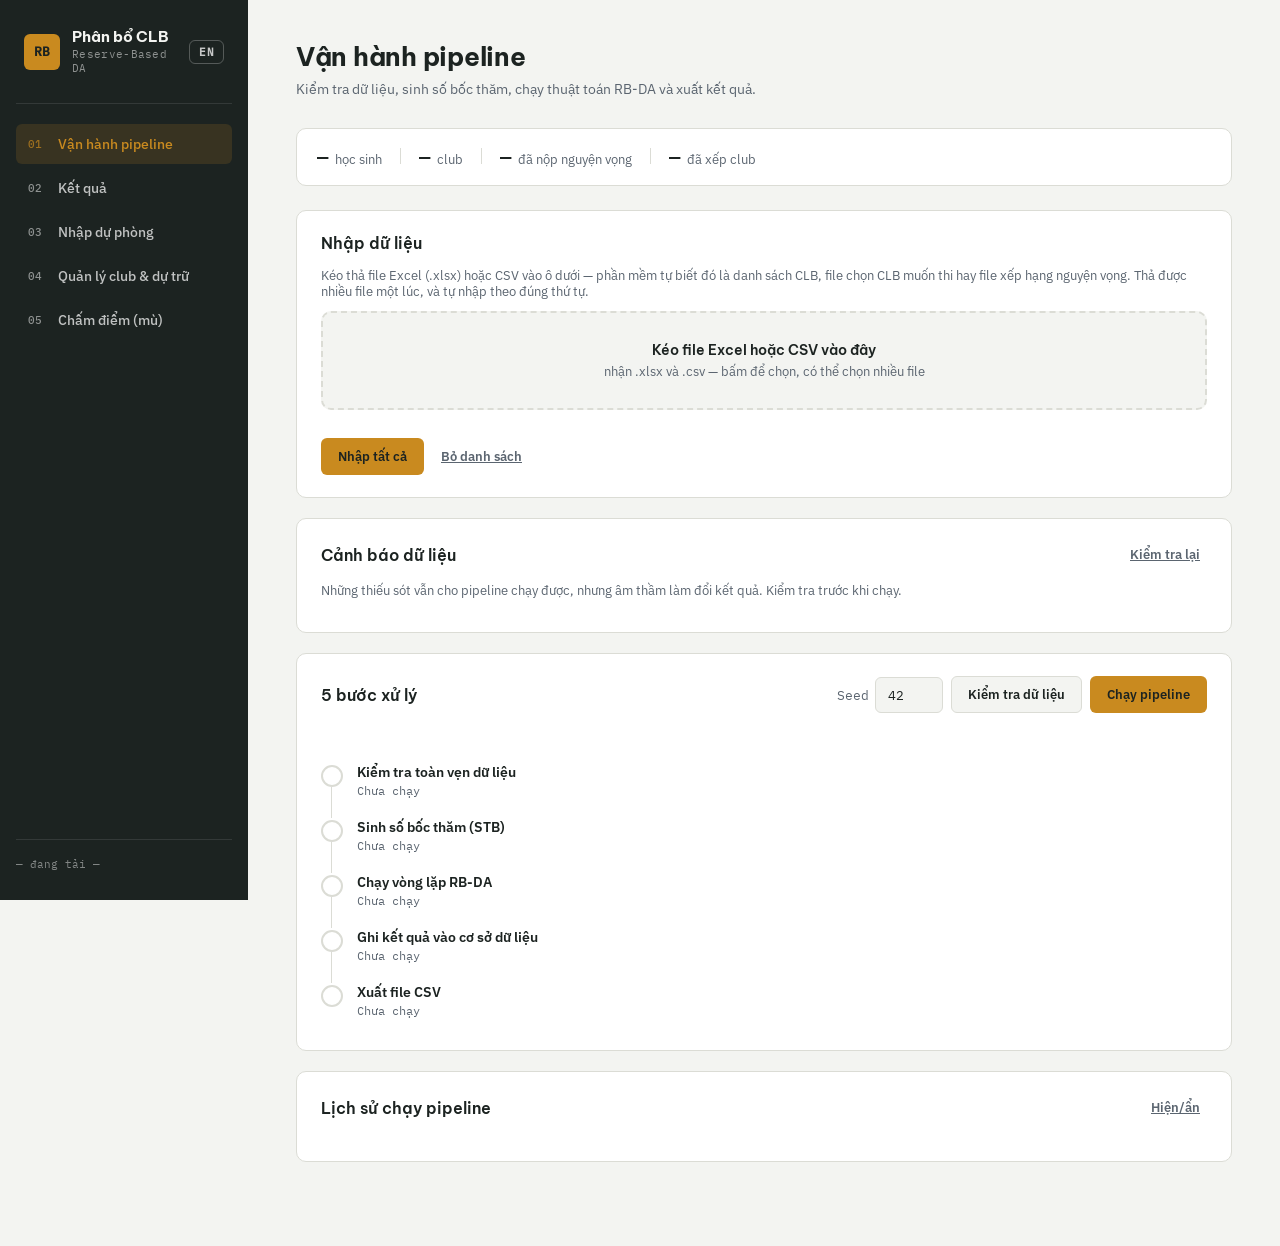
==== rbda-kiosk/index.html @ 5b49f6a2 "Give the app a way back to an empty database Importing a file adds students and never removes them, " ====
<!DOCTYPE html>
<html lang="vi">
<head>
<meta charset="UTF-8">
<meta name="viewport" content="width=device-width, initial-scale=1.0">
<title data-i18n="page_title">Phân bổ Câu lạc bộ — RB-DA</title>
<link rel="icon" type="image/png" href="logo.png">
<link rel="shortcut icon" type="image/x-icon" href="logo.ico">
<link rel="stylesheet" href="assets/fonts/fonts.css">
<link rel="stylesheet" href="style.css">
</head>
<body>

<div class="app-shell">

  <!-- ===================== SIDEBAR ===================== -->
  <nav class="sidebar">
    <div class="brand">
      <span class="brand-mark">RB</span>
      <div class="brand-text">
        <div class="brand-title" data-i18n="brand_title">Phân bổ CLB</div>
        <div class="brand-sub" data-i18n="brand_sub">Reserve-Based DA</div>
      </div>
      <button type="button" class="lang-toggle" id="btnLangToggle" data-i18n="lang_toggle_label">EN</button>
    </div>

    <div class="nav-group">
      <button class="nav-item is-active" data-tab="pipeline">
        <span class="nav-icon">01</span> <span data-i18n="nav_pipeline">Vận hành pipeline</span>
      </button>
      <button class="nav-item" data-tab="results">
        <span class="nav-icon">02</span> <span data-i18n="nav_results">Kết quả</span>
      </button>
      <button class="nav-item" data-tab="fallback">
        <span class="nav-icon">03</span> <span data-i18n="nav_fallback">Nhập dự phòng</span>
      </button>
      <button class="nav-item" data-tab="admin">
        <span class="nav-icon">04</span> <span data-i18n="nav_admin">Quản lý club &amp; dự trữ</span>
      </button>
      <button class="nav-item" data-tab="scoring">
        <span class="nav-icon">05</span> <span data-i18n="nav_scoring">Chấm điểm (mù)</span>
      </button>
    </div>

    <div class="sidebar-footer">
      <div id="dbStatusLine" class="db-status" data-i18n="db_status_loading">— đang tải —</div>
      <div id="lastRunLine" class="db-status db-status-sub"></div>
      <div id="cheDoHienThi" class="db-status db-status-sub"></div>
    </div>
  </nav>

  <!-- ===================== MAIN ===================== -->
  <main class="main">

    <div class="toast-stack" id="toastStack"></div>

    <!-- ---------- TAB 1: PIPELINE ---------- -->
    <section class="view is-active" id="view-pipeline">
      <header class="view-header">
        <h1 data-i18n="pipeline_title">Vận hành pipeline</h1>
        <p class="view-desc" data-i18n="pipeline_desc">Kiểm tra dữ liệu, sinh số bốc thăm, chạy thuật toán RB-DA và xuất kết quả.</p>
      </header>

      <div class="status-strip" id="statusStrip">
        <div class="strip-item"><span class="strip-num" id="statStudents">—</span><span class="strip-label" data-i18n="label_students">học sinh</span></div>
        <div class="strip-div"></div>
        <div class="strip-item"><span class="strip-num" id="statClubs">—</span><span class="strip-label" data-i18n="label_clubs">club</span></div>
        <div class="strip-div"></div>
        <div class="strip-item"><span class="strip-num" id="statPrefs">—</span><span class="strip-label" data-i18n="label_submitted_prefs">đã nộp nguyện vọng</span></div>
        <div class="strip-div"></div>
        <div class="strip-item"><span class="strip-num" id="statMatched">—</span><span class="strip-label" data-i18n="label_matched">đã xếp club</span></div>
      </div>

      <div class="panel">
        <div class="panel-head">
          <h2 data-i18n="import_panel_title">Nhập dữ liệu</h2>
        </div>
        <p class="hint-text" data-i18n="import_hint">
          Kéo thả file Excel (.xlsx) hoặc CSV vào ô dưới — phần mềm tự biết đó là danh sách CLB,
          file chọn CLB muốn thi hay file xếp hạng nguyện vọng. Thả được nhiều
          file một lúc, và tự nhập theo đúng thứ tự.
        </p>

        <div class="drop-zone" id="dropZone" tabindex="0" role="button"
             aria-describedby="dropZoneHint">
          <input type="file" id="fileAny" accept=".csv,.xlsx,.xlsm" multiple hidden>
          <div class="drop-zone-main" data-i18n="drop_zone_main">Kéo file Excel hoặc CSV vào đây</div>
          <div class="drop-zone-sub" id="dropZoneHint" data-i18n="drop_zone_sub">nhận .xlsx và .csv — bấm để chọn, có thể chọn nhiều file</div>
        </div>

        <div class="import-queue" id="importQueue" hidden></div>

        <div class="import-actions" id="importActions" hidden>
          <button class="btn btn-primary" id="btnImportAll" data-i18n="btn_import_all">Nhập tất cả</button>
          <button class="btn btn-ghost" id="btnClearQueue" data-i18n="btn_clear_queue">Bỏ danh sách</button>
          <span class="save-feedback" id="feedbackImportAll"></span>
        </div>

        <div class="import-warnings" id="importWarnings" hidden></div>
      </div>

      <div class="panel">
        <div class="panel-head">
          <h2 data-i18n="health_panel_title">Cảnh báo dữ liệu</h2>
          <div class="panel-actions">
            <button class="btn btn-ghost" id="btnHealthRecheck" data-i18n="btn_health_recheck">Kiểm tra lại</button>
          </div>
        </div>
        <p class="hint-text" data-i18n="health_panel_hint">
          Những thiếu sót vẫn cho pipeline chạy được, nhưng âm thầm làm đổi kết quả. Kiểm tra trước khi chạy.
        </p>
        <div id="healthSummary" class="health-summary"></div>
        <div id="healthList" class="health-list"></div>
      </div>

      <div class="panel">
        <div class="panel-head">
          <h2 data-i18n="steps_panel_title">5 bước xử lý</h2>
          <div class="panel-actions">
            <label class="seed-input-wrap">
              <span data-i18n="label_seed">Seed</span>
              <input type="number" id="seedInput" value="42" class="seed-input">
            </label>
            <button class="btn btn-secondary" id="btnValidate" data-i18n="btn_validate">Kiểm tra dữ liệu</button>
            <button class="btn btn-primary" id="btnRun" data-i18n="btn_run_pipeline">Chạy pipeline</button>
          </div>
        </div>

        <div class="stb-lock-line" id="stbLockLine"></div>

        <ol class="stepper" id="stepper">
          <li class="step" data-step="validate">
            <span class="step-dot"></span>
            <div class="step-body">
              <div class="step-title" data-i18n="step_title_validate">Kiểm tra toàn vẹn dữ liệu</div>
              <div class="step-detail" data-i18n="step_not_run_yet">Chưa chạy</div>
            </div>
          </li>
          <li class="step" data-step="stb_lottery">
            <span class="step-dot"></span>
            <div class="step-body">
              <div class="step-title" data-i18n="step_title_stb">Sinh số bốc thăm (STB)</div>
              <div class="step-detail" data-i18n="step_not_run_yet">Chưa chạy</div>
            </div>
          </li>
          <li class="step" data-step="rbda_cascade">
            <span class="step-dot"></span>
            <div class="step-body">
              <div class="step-title" data-i18n="step_title_rbda">Chạy vòng lặp RB-DA</div>
              <div class="step-detail" data-i18n="step_not_run_yet">Chưa chạy</div>
            </div>
          </li>
          <li class="step" data-step="write_results">
            <span class="step-dot"></span>
            <div class="step-body">
              <div class="step-title" data-i18n="step_title_write">Ghi kết quả vào cơ sở dữ liệu</div>
              <div class="step-detail" data-i18n="step_not_run_yet">Chưa chạy</div>
            </div>
          </li>
          <li class="step" data-step="export">
            <span class="step-dot"></span>
            <div class="step-body">
              <div class="step-title" data-i18n="step_title_export">Xuất file CSV</div>
              <div class="step-detail" data-i18n="step_not_run_yet">Chưa chạy</div>
            </div>
          </li>
        </ol>
      </div>

      <div class="panel panel-log" id="logPanel" hidden>
        <div class="panel-head"><h2 data-i18n="error_log_title">Nhật ký lỗi</h2></div>
        <pre class="log-box" id="logBox"></pre>
      </div>

      <div class="panel">
        <div class="panel-head">
          <h2 data-i18n="history_panel_title">Lịch sử chạy pipeline</h2>
          <div class="panel-actions">
            <button class="btn btn-ghost" id="btnToggleHistory" data-i18n="btn_toggle">Hiện/ẩn</button>
          </div>
        </div>
        <table class="data-table" id="historyTable" hidden>
          <thead><tr>
            <th>#</th>
            <th data-i18n="th_time">Thời điểm</th>
            <th data-i18n="th_seed">Seed</th>
            <th data-i18n="th_rounds">Vòng lặp</th>
            <th data-i18n="th_matched_count">Đã xếp</th>
            <th data-i18n="th_total">Tổng</th>
            <th data-i18n="th_redrawn">Bốc thăm lại?</th>
          </tr></thead>
          <tbody id="historyTableBody"></tbody>
        </table>
      </div>
    </section>

    <!-- ---------- TAB 2: KẾT QUẢ ---------- -->
    <section class="view" id="view-results">
      <header class="view-header">
        <h1 data-i18n="results_title">Kết quả phân bổ</h1>
        <p class="view-desc" data-i18n="results_desc">Danh sách học sinh đã được xếp club và tình trạng lấp đầy từng club.</p>
      </header>

      <div class="panel">
        <div class="panel-head">
          <h2 data-i18n="fill_panel_title">Tỉ lệ lấp đầy theo club</h2>
        </div>
        <div id="clubFillList" class="fill-list"></div>
        <div class="fill-legend">
          <span class="legend-dot" style="background:var(--moss)"></span><span data-i18n="legend_general">Tổng quát</span>
          <span class="legend-dot" style="background:var(--gold); margin-left:16px"></span><span data-i18n="legend_reserve">Có suất dự trữ</span>
        </div>
      </div>

      <div class="panel">
        <div class="panel-head">
          <h2 data-i18n="results_list_title">Danh sách xếp club</h2>
          <div class="panel-actions">
            <span id="unmatchedBadge" class="unmatched-badge" hidden></span>
            <input type="text" id="resultsSearch" class="text-input" data-i18n-placeholder="placeholder_results_search" placeholder="Tìm theo mã hoặc tên học sinh…">
            <button class="btn btn-secondary" id="btnExport" data-i18n="btn_export_csv">Xuất CSV</button>
          </div>
        </div>
        <table class="data-table">
          <thead>
            <tr>
              <th data-i18n="th_student_id">Mã học sinh</th>
              <th data-i18n="th_name">Họ tên</th>
              <th data-i18n="th_club">Câu lạc bộ</th>
              <th data-i18n="th_tier">Diện</th>
              <th data-i18n="th_pref_rank">Nguyện vọng</th>
            </tr>
          </thead>
          <tbody id="resultsTableBody"></tbody>
        </table>
        <div id="resultsEmptyState" class="empty-state" hidden data-i18n="results_empty_state">
          Chưa có kết quả — chạy pipeline ở tab "Vận hành pipeline" trước.
        </div>
      </div>
    </section>

    <!-- ---------- TAB 3: NHẬP DỰ PHÒNG (KIOSK) ---------- -->
    <section class="view" id="view-fallback">
      <header class="view-header">
        <h1 data-i18n="fallback_title">Nhập dự phòng tại kiosk</h1>
        <p class="view-desc" data-i18n="fallback_desc">Dùng khi học sinh không thể nộp qua Microsoft Forms. Hai bước tách biệt — chọn club để thi và xếp hạng nguyện vọng — không ảnh hưởng lẫn nhau.</p>
      </header>

      <div class="panel">
        <div class="panel-head"><h2 data-i18n="fallback_step0_title">Bước 0 — Tìm hoặc tạo học sinh</h2></div>
        <div class="search-row">
          <input type="text" id="studentSearchInput" class="text-input" data-i18n-placeholder="placeholder_fallback_search" placeholder="Nhập mã học sinh hoặc tên…">
          <button class="btn btn-secondary" id="btnStudentSearch" data-i18n="btn_search">Tìm</button>
        </div>
        <div id="studentSearchResults" class="search-results"></div>

        <div class="new-student-row">
          <input type="text" id="newStudentId" class="text-input text-input-sm" data-i18n-placeholder="placeholder_new_student_id" placeholder="Mã học sinh mới">
          <input type="text" id="newStudentName" class="text-input" data-i18n-placeholder="placeholder_full_name" placeholder="Họ tên">
          <button class="btn btn-secondary" id="btnCreateStudent" data-i18n="btn_create_student">Tạo học sinh mới</button>
        </div>
      </div>

      <div class="panel" id="fallbackWorkArea" hidden>
        <div class="panel-head">
          <h2 id="currentStudentLabel">—</h2>
          <div class="panel-actions">
            <button class="btn btn-ghost" id="btnResetStudentEntry" data-i18n="btn_reset_entry">Sửa lại từ đầu</button>
            <button class="btn-icon-danger" id="btnDeleteStudent" data-i18n="btn_delete_student">Xoá học sinh</button>
          </div>
        </div>

        <div class="fallback-steps">
          <div class="fallback-step">
            <h3 data-i18n="fallback_step1_title">Bước 1 — Chọn club muốn thi / xét (tick-box)</h3>
            <div id="testSelectionGrid" class="option-list"></div>
            <button class="btn btn-primary" id="btnSubmitTestSelection" data-i18n="btn_save_test_selection">Lưu lựa chọn thi</button>
            <span class="save-feedback" id="testSelectionFeedback"></span>
          </div>

          <div class="fallback-step">
            <h3 data-i18n="fallback_step2_title">Bước 2 — Xếp hạng nguyện vọng (độc lập, tối đa 10 club)</h3>
            <p class="hint-text" data-i18n="fallback_step2_hint">Bấm chọn club theo thứ tự ưu tiên giảm dần. Có thể xếp hạng club không nằm trong danh sách đã tick ở Bước 1.</p>
            <div id="rankingSourceGrid" class="option-list"></div>
            <div class="ranking-result">
              <div class="ranking-result-label" data-i18n="ranking_current_label">Thứ tự nguyện vọng hiện tại:</div>
              <ol id="rankingList" class="ranking-list"></ol>
              <button class="btn btn-ghost" id="btnClearRanking" data-i18n="btn_clear_all">Xoá hết</button>
            </div>
            <button class="btn btn-primary" id="btnSubmitPreferences" data-i18n="btn_save_preferences">Lưu nguyện vọng</button>
            <span class="save-feedback" id="preferencesFeedback"></span>
          </div>
        </div>
      </div>
    </section>

    <!-- ---------- TAB 4: QUẢN LÝ CLUB & DỰ TRỮ ---------- -->
    <section class="view" id="view-admin">
      <header class="view-header">
        <h1 data-i18n="admin_title">Quản lý club &amp; diện dự trữ</h1>
        <p class="view-desc" data-i18n="admin_desc">Tạo/sửa club và gán diện dự trữ cho học sinh. Tiêu chí dự trữ hoàn toàn do trường tự đặt — hệ thống chỉ so khớp nhãn (reserve_group) giữa club và học sinh, không hardcode logic.</p>
      </header>

      <div class="panel">
        <div class="panel-head"><h2 data-i18n="admin_club_form_title">Thêm / sửa club</h2></div>
        <div class="admin-form-grid">
          <input type="text" id="clubFormId" class="text-input text-input-sm" data-i18n-placeholder="placeholder_club_id" placeholder="Mã club (vd: club_01)">
          <input type="text" id="clubFormName" class="text-input" data-i18n-placeholder="placeholder_club_name" placeholder="Tên club">
          <input type="number" id="clubFormCapacity" class="text-input text-input-sm" data-i18n-placeholder="placeholder_capacity" placeholder="Tổng chỗ" min="1">
          <input type="number" id="clubFormReserveCapacity" class="text-input text-input-sm" data-i18n-placeholder="placeholder_reserve_capacity" placeholder="Suất dự trữ" min="0" value="0">
          <input type="text" id="clubFormReserveGroup" class="text-input text-input-sm" data-i18n-placeholder="placeholder_reserve_group" placeholder="Nhãn dự trữ (bỏ trống nếu không có)" list="reserveGroupOptions">
          <datalist id="reserveGroupOptions"></datalist>
          <button class="btn btn-primary" id="btnSaveClub" data-i18n="btn_save_club">Lưu club</button>
        </div>
        <span class="save-feedback" id="clubFormFeedback"></span>

        <table class="data-table" style="margin-top:18px;">
          <thead><tr>
            <th data-i18n="th_club_id">Mã club</th>
            <th data-i18n="th_name_short">Tên</th>
            <th data-i18n="th_capacity">Tổng chỗ</th>
            <th data-i18n="th_reserve_capacity">Suất dự trữ</th>
            <th data-i18n="th_reserve_group">Nhãn dự trữ</th>
            <th></th>
          </tr></thead>
          <tbody id="adminClubTableBody"></tbody>
        </table>
        <div id="adminClubEmptyState" class="empty-state" hidden data-i18n="admin_club_empty">
          Chưa có club nào — thêm club đầu tiên bằng form ở trên.
        </div>
      </div>

      <div class="panel">
        <div class="panel-head"><h2 data-i18n="admin_reserve_assign_title">Gán diện dự trữ cho học sinh</h2></div>
        <div class="search-row">
          <input type="text" id="adminStudentSearch" class="text-input" data-i18n-placeholder="placeholder_admin_student_search" placeholder="Tìm học sinh theo mã hoặc tên…">
          <input type="text" id="bulkReserveGroupInput" class="text-input text-input-sm" data-i18n-placeholder="placeholder_reserve_group_apply" placeholder="Nhãn dự trữ áp dụng" list="reserveGroupOptions">
          <button class="btn btn-secondary" id="btnBulkAssign" data-i18n="btn_bulk_assign">Gán cho học sinh đã tick</button>
        </div>
        <table class="data-table">
          <thead><tr>
            <th></th>
            <th data-i18n="th_student_id">Mã học sinh</th>
            <th data-i18n="th_name">Họ tên</th>
            <th data-i18n="th_current_reserve_group">Nhãn dự trữ hiện tại</th>
          </tr></thead>
          <tbody id="adminStudentTableBody"></tbody>
        </table>
        <div id="adminStudentEmptyState" class="empty-state" hidden data-i18n="admin_student_empty">
          Chưa có học sinh nào trong hệ thống — thêm qua tab "Nhập dự phòng" hoặc import từ Microsoft Forms.
        </div>
        <div class="pagination-row" id="adminStudentPagination">
          <button class="btn btn-ghost" id="btnAdminPrevPage" data-i18n="btn_prev_page">‹ Trước</button>
          <span class="pagination-label" id="adminPaginationLabel">—</span>
          <button class="btn btn-ghost" id="btnAdminNextPage" data-i18n="btn_next_page">Sau ›</button>
        </div>
      </div>

      <div class="panel">
        <div class="panel-head"><h2 data-i18n="danger_zone_title">Vùng nguy hiểm — xoá dữ liệu để làm lại từ đầu</h2></div>
        <p class="hint-text" data-i18n="danger_zone_desc">
          Nạp file chỉ CỘNG THÊM học sinh, không xoá em cũ. Muốn chạy thử lại từ đầu với bộ dữ liệu khác thì xoá ở đây, nếu không học sinh của lần trước vẫn chiếm suất và làm lệch kết quả.
        </p>
        <p class="hint-text" data-i18n="danger_zone_safety">
          Cả hai nút đều TỰ SAO LƯU app.db trước khi xoá, và đều KHÔNG xoá nhật ký các lần chạy (run_history) — dấu vết kiểm toán được giữ nguyên.
        </p>
        <div class="search-row">
          <button class="btn btn-danger" id="btnResetStudents" data-i18n="btn_reset_students">Xoá toàn bộ học sinh (giữ CLB)</button>
          <button class="btn btn-danger" id="btnResetAll" data-i18n="btn_reset_all">Xoá toàn bộ dữ liệu (cả CLB)</button>
        </div>
      </div>
    </section>

    <!-- ---------- TAB 5: CHẤM ĐIỂM (MÙ) ---------- -->
    <section class="view" id="view-scoring">
      <header class="view-header">
        <h1 data-i18n="scoring_title">Chấm điểm (mù)</h1>
        <p class="view-desc" data-i18n="scoring_desc">Chọn club để chấm. Danh sách chỉ hiện mã học sinh và họ tên — không hiện số bốc thăm hay thứ hạng nguyện vọng, đảm bảo người chấm không thể thiên vị theo ưu tiên đã biết trước.</p>
      </header>

      <div class="panel">
        <div class="panel-head"><h2 data-i18n="scoring_overview_title">Tiến độ theo club</h2></div>
        <table class="data-table">
          <thead><tr>
            <th data-i18n="th_club_id">Mã club</th>
            <th data-i18n="th_name_short">Tên</th>
            <th data-i18n="th_n_applicants">Số học sinh thi/xét</th>
            <th data-i18n="th_n_scored">Đã chấm</th>
            <th></th>
          </tr></thead>
          <tbody id="scoringOverviewBody"></tbody>
        </table>
        <div id="scoringOverviewEmpty" class="empty-state" hidden data-i18n="scoring_overview_empty">
          Chưa có club nào có học sinh đăng ký thi/xét.
        </div>
      </div>

      <div class="panel" id="scoringWorkArea" hidden>
        <div class="panel-head">
          <h2 id="scoringClubLabel">—</h2>
          <div class="panel-actions">
            <button class="btn btn-primary" id="btnSaveScores" data-i18n="btn_save_scores">Lưu điểm</button>
          </div>
        </div>
        <table class="data-table">
          <thead><tr>
            <th data-i18n="th_student_id">Mã học sinh</th>
            <th data-i18n="th_name">Họ tên</th>
            <th data-i18n="th_score">Điểm</th>
          </tr></thead>
          <tbody id="scoringTableBody"></tbody>
        </table>
        <span class="save-feedback" id="scoringFeedback"></span>
      </div>
    </section>

  </main>
</div>

<script src="i18n.js"></script>
<script src="app.js"></script>
</body>
</html>
---- rbda-kiosk/assets/fonts/fonts.css ----
/* ============================================================
   fonts.css — Font tự lưu trữ cục bộ (offline-first)
   ============================================================
   Thay thế hoàn toàn link Google Fonts CDN. Kiosk không có mạng
   vẫn hiển thị đúng font, đúng dấu tiếng Việt.

   Mỗi family có 2 subset: "vietnamese" (ưu tiên — chứa ký tự có
   dấu) và "latin" (ký tự cơ bản, số, dấu câu). Trình duyệt tự
   chọn file theo unicode-range của từng ký tự trong DOM, không
   tải cả hai nếu không cần.

   Nguồn: gói npm @fontsource (build từ chính nguồn Google Fonts,
   đóng gói lại thành file tĩnh) — không gọi mạng lúc runtime.
   ============================================================ */

/* ---------- Be Vietnam Pro (heading) — 500 / 600 / 700 ---------- */
@font-face {
  font-family: 'Be Vietnam Pro';
  font-style: normal;
  font-display: swap;
  font-weight: 500;
  src: url('./be-vietnam-pro-vietnamese-500-normal.woff2') format('woff2');
  unicode-range: U+0102-0103,U+0110-0111,U+0128-0129,U+0168-0169,U+01A0-01A1,U+01AF-01B0,U+0300-0301,U+0303-0304,U+0308-0309,U+0323,U+0329,U+1EA0-1EF9,U+20AB;
}
@font-face {
  font-family: 'Be Vietnam Pro';
  font-style: normal;
  font-display: swap;
  font-weight: 500;
  src: url('./be-vietnam-pro-latin-500-normal.woff2') format('woff2');
  unicode-range: U+0000-00FF,U+0131,U+0152-0153,U+02BB-02BC,U+02C6,U+02DA,U+02DC,U+0304,U+0308,U+0329,U+2000-206F,U+20AC,U+2122,U+2191,U+2193,U+2212,U+2215,U+FEFF,U+FFFD;
}
@font-face {
  font-family: 'Be Vietnam Pro';
  font-style: normal;
  font-display: swap;
  font-weight: 600;
  src: url('./be-vietnam-pro-vietnamese-600-normal.woff2') format('woff2');
  unicode-range: U+0102-0103,U+0110-0111,U+0128-0129,U+0168-0169,U+01A0-01A1,U+01AF-01B0,U+0300-0301,U+0303-0304,U+0308-0309,U+0323,U+0329,U+1EA0-1EF9,U+20AB;
}
@font-face {
  font-family: 'Be Vietnam Pro';
  font-style: normal;
  font-display: swap;
  font-weight: 600;
  src: url('./be-vietnam-pro-latin-600-normal.woff2') format('woff2');
  unicode-range: U+0000-00FF,U+0131,U+0152-0153,U+02BB-02BC,U+02C6,U+02DA,U+02DC,U+0304,U+0308,U+0329,U+2000-206F,U+20AC,U+2122,U+2191,U+2193,U+2212,U+2215,U+FEFF,U+FFFD;
}
@font-face {
  font-family: 'Be Vietnam Pro';
  font-style: normal;
  font-display: swap;
  font-weight: 700;
  src: url('./be-vietnam-pro-vietnamese-700-normal.woff2') format('woff2');
  unicode-range: U+0102-0103,U+0110-0111,U+0128-0129,U+0168-0169,U+01A0-01A1,U+01AF-01B0,U+0300-0301,U+0303-0304,U+0308-0309,U+0323,U+0329,U+1EA0-1EF9,U+20AB;
}
@font-face {
  font-family: 'Be Vietnam Pro';
  font-style: normal;
  font-display: swap;
  font-weight: 700;
  src: url('./be-vietnam-pro-latin-700-normal.woff2') format('woff2');
  unicode-range: U+0000-00FF,U+0131,U+0152-0153,U+02BB-02BC,U+02C6,U+02DA,U+02DC,U+0304,U+0308,U+0329,U+2000-206F,U+20AC,U+2122,U+2191,U+2193,U+2212,U+2215,U+FEFF,U+FFFD;
}

/* ---------- IBM Plex Sans (body) — 400 / 500 / 600 ---------- */
@font-face {
  font-family: 'IBM Plex Sans';
  font-style: normal;
  font-display: swap;
  font-weight: 400;
  src: url('./ibm-plex-sans-vietnamese-400-normal.woff2') format('woff2');
  unicode-range: U+0102-0103,U+0110-0111,U+0128-0129,U+0168-0169,U+01A0-01A1,U+01AF-01B0,U+0300-0301,U+0303-0304,U+0308-0309,U+0323,U+0329,U+1EA0-1EF9,U+20AB;
}
@font-face {
  font-family: 'IBM Plex Sans';
  font-style: normal;
  font-display: swap;
  font-weight: 400;
  src: url('./ibm-plex-sans-latin-400-normal.woff2') format('woff2');
  unicode-range: U+0000-00FF,U+0131,U+0152-0153,U+02BB-02BC,U+02C6,U+02DA,U+02DC,U+0304,U+0308,U+0329,U+2000-206F,U+20AC,U+2122,U+2191,U+2193,U+2212,U+2215,U+FEFF,U+FFFD;
}
@font-face {
  font-family: 'IBM Plex Sans';
  font-style: normal;
  font-display: swap;
  font-weight: 500;
  src: url('./ibm-plex-sans-vietnamese-500-normal.woff2') format('woff2');
  unicode-range: U+0102-0103,U+0110-0111,U+0128-0129,U+0168-0169,U+01A0-01A1,U+01AF-01B0,U+0300-0301,U+0303-0304,U+0308-0309,U+0323,U+0329,U+1EA0-1EF9,U+20AB;
}
@font-face {
  font-family: 'IBM Plex Sans';
  font-style: normal;
  font-display: swap;
  font-weight: 500;
  src: url('./ibm-plex-sans-latin-500-normal.woff2') format('woff2');
  unicode-range: U+0000-00FF,U+0131,U+0152-0153,U+02BB-02BC,U+02C6,U+02DA,U+02DC,U+0304,U+0308,U+0329,U+2000-206F,U+20AC,U+2122,U+2191,U+2193,U+2212,U+2215,U+FEFF,U+FFFD;
}
@font-face {
  font-family: 'IBM Plex Sans';
  font-style: normal;
  font-display: swap;
  font-weight: 600;
  src: url('./ibm-plex-sans-vietnamese-600-normal.woff2') format('woff2');
  unicode-range: U+0102-0103,U+0110-0111,U+0128-0129,U+0168-0169,U+01A0-01A1,U+01AF-01B0,U+0300-0301,U+0303-0304,U+0308-0309,U+0323,U+0329,U+1EA0-1EF9,U+20AB;
}
@font-face {
  font-family: 'IBM Plex Sans';
  font-style: normal;
  font-display: swap;
  font-weight: 600;
  src: url('./ibm-plex-sans-latin-600-normal.woff2') format('woff2');
  unicode-range: U+0000-00FF,U+0131,U+0152-0153,U+02BB-02BC,U+02C6,U+02DA,U+02DC,U+0304,U+0308,U+0329,U+2000-206F,U+20AC,U+2122,U+2191,U+2193,U+2212,U+2215,U+FEFF,U+FFFD;
}

/* ---------- IBM Plex Mono (data) — 400 / 500 ---------- */
@font-face {
  font-family: 'IBM Plex Mono';
  font-style: normal;
  font-display: swap;
  font-weight: 400;
  src: url('./ibm-plex-mono-vietnamese-400-normal.woff2') format('woff2');
  unicode-range: U+0102-0103,U+0110-0111,U+0128-0129,U+0168-0169,U+01A0-01A1,U+01AF-01B0,U+0300-0301,U+0303-0304,U+0308-0309,U+0323,U+0329,U+1EA0-1EF9,U+20AB;
}
@font-face {
  font-family: 'IBM Plex Mono';
  font-style: normal;
  font-display: swap;
  font-weight: 400;
  src: url('./ibm-plex-mono-latin-400-normal.woff2') format('woff2');
  unicode-range: U+0000-00FF,U+0131,U+0152-0153,U+02BB-02BC,U+02C6,U+02DA,U+02DC,U+0304,U+0308,U+0329,U+2000-206F,U+20AC,U+2122,U+2191,U+2193,U+2212,U+2215,U+FEFF,U+FFFD;
}
@font-face {
  font-family: 'IBM Plex Mono';
  font-style: normal;
  font-display: swap;
  font-weight: 500;
  src: url('./ibm-plex-mono-vietnamese-500-normal.woff2') format('woff2');
  unicode-range: U+0102-0103,U+0110-0111,U+0128-0129,U+0168-0169,U+01A0-01A1,U+01AF-01B0,U+0300-0301,U+0303-0304,U+0308-0309,U+0323,U+0329,U+1EA0-1EF9,U+20AB;
}
@font-face {
  font-family: 'IBM Plex Mono';
  font-style: normal;
  font-display: swap;
  font-weight: 500;
  src: url('./ibm-plex-mono-latin-500-normal.woff2') format('woff2');
  unicode-range: U+0000-00FF,U+0131,U+0152-0153,U+02BB-02BC,U+02C6,U+02DA,U+02DC,U+0304,U+0308,U+0329,U+2000-206F,U+20AC,U+2122,U+2191,U+2193,U+2212,U+2215,U+FEFF,U+FFFD;
}
---- rbda-kiosk/style.css ----
:root {
  --ink: #1C2321;
  --ink-soft: #3A423F;
  --slate: #5B6570;
  --paper: #F3F4F1;
  --paper-raised: #FFFFFF;
  --hairline: #DBDCD5;
  --gold: #C98A1F;
  --gold-soft: #F1DFB8;
  --moss: #3F6B52;
  --moss-soft: #DCE9E0;
  --rust: #B84A3E;
  --rust-soft: #F3DCD9;

  --font-display: "Be Vietnam Pro", "Inter", sans-serif;
  --font-body: "IBM Plex Sans", sans-serif;
  --font-mono: "IBM Plex Mono", monospace;

  --ease-out: cubic-bezier(0.23, 1, 0.32, 1);
  --ease-in-out: cubic-bezier(0.77, 0, 0.175, 1);

  --radius-sm: 6px;
  --radius-md: 10px;
}

* { box-sizing: border-box; }

html, body {
  margin: 0;
  padding: 0;
  height: 100%;
  background: var(--paper);
  color: var(--ink);
  font-family: var(--font-body);
  font-size: 14px;
  -webkit-font-smoothing: antialiased;
}

button, input {
  font-family: inherit;
  font-size: inherit;
}

/* ============================= SHELL ============================= */

.app-shell {
  display: grid;
  grid-template-columns: 248px 1fr;
  min-height: 100vh;
}

/* ============================= SIDEBAR ============================= */

.sidebar {
  background: var(--ink);
  color: #F3F4F1;
  display: flex;
  flex-direction: column;
  padding: 24px 16px;
  position: sticky;
  top: 0;
  height: 100vh;
}

.brand {
  display: flex;
  align-items: center;
  gap: 12px;
  padding: 4px 8px 28px 8px;
  border-bottom: 1px solid rgba(255,255,255,0.1);
  margin-bottom: 20px;
}

.brand-mark {
  width: 36px;
  height: 36px;
  border-radius: var(--radius-sm);
  background: var(--gold);
  color: var(--ink);
  font-family: var(--font-mono);
  font-weight: 700;
  font-size: 13px;
  display: flex;
  align-items: center;
  justify-content: center;
  flex-shrink: 0;
}

.brand-title {
  font-family: var(--font-display);
  font-weight: 700;
  font-size: 14.5px;
  line-height: 1.2;
}

.brand-sub {
  font-family: var(--font-mono);
  font-size: 10.5px;
  color: rgba(255,255,255,0.5);
  letter-spacing: 0.03em;
  margin-top: 2px;
}

.brand-text {
  flex: 1;
  min-width: 0;
}

.lang-toggle {
  flex-shrink: 0;
  border: 1px solid rgba(255,255,255,0.25);
  background: transparent;
  color: rgba(255,255,255,0.75);
  font-family: var(--font-mono);
  font-size: 11px;
  font-weight: 600;
  letter-spacing: 0.04em;
  padding: 4px 9px;
  border-radius: var(--radius-sm);
  cursor: pointer;
  transition: background 150ms ease, color 150ms ease, border-color 150ms ease;
}

.lang-toggle:hover {
  background: rgba(255,255,255,0.1);
  color: #fff;
  border-color: rgba(255,255,255,0.4);
}

.nav-group {
  display: flex;
  flex-direction: column;
  gap: 4px;
}

.nav-item {
  display: flex;
  align-items: center;
  gap: 12px;
  text-align: left;
  background: transparent;
  border: none;
  color: rgba(255,255,255,0.72);
  padding: 11px 12px;
  border-radius: var(--radius-sm);
  cursor: pointer;
  font-size: 13.5px;
  font-weight: 500;
  transition: background 0.15s ease, color 0.15s ease;
}

.nav-item:hover {
  background: rgba(255,255,255,0.06);
  color: #fff;
}

.nav-item.is-active {
  background: rgba(201,138,31,0.16);
  color: var(--gold);
}

.nav-icon {
  font-family: var(--font-mono);
  font-size: 11px;
  opacity: 0.7;
  width: 18px;
}

.sidebar-footer {
  margin-top: auto;
  padding-top: 16px;
  border-top: 1px solid rgba(255,255,255,0.1);
}

.db-status {
  font-family: var(--font-mono);
  font-size: 11px;
  color: rgba(255,255,255,0.45);
  line-height: 1.5;
}

.db-status-sub {
  margin-top: 4px;
  font-size: 10px;
  color: rgba(255,255,255,0.32);
}

/* ============================= EMPTY STATE ============================= */

.empty-state {
  padding: 28px 16px;
  text-align: center;
  color: var(--slate);
  font-size: 13px;
  background: var(--paper);
  border: 1px dashed var(--hairline);
  border-radius: var(--radius-sm);
  margin-top: 10px;
}

/* ============================= LEGEND / BADGE ============================= */

.fill-legend {
  margin-top: 14px;
  padding-top: 12px;
  border-top: 1px solid var(--hairline);
  font-size: 12px;
  color: var(--slate);
}

.legend-dot {
  display: inline-block;
  width: 8px;
  height: 8px;
  border-radius: 50%;
  margin-right: 5px;
  vertical-align: middle;
}

.unmatched-badge {
  font-family: var(--font-mono);
  font-size: 11.5px;
  background: var(--rust-soft);
  color: var(--rust);
  padding: 4px 10px;
  border-radius: 999px;
}

.tier-badge {
  font-family: var(--font-mono);
  font-size: 10.5px;
  padding: 2px 7px;
  border-radius: 999px;
}

.tier-badge.is-reserve {
  background: var(--gold-soft);
  color: var(--gold);
}

.tier-badge.is-general {
  background: var(--moss-soft);
  color: var(--moss);
}

.db-status-sub.is-fallback {
  color: var(--gold);
}

/* ============================= MAIN ============================= */

.main {
  padding: 40px 48px 64px 48px;
  /* Khoi noi dung nam trong cot 1fr cua .app-shell. Khong co margin
     auto thi no dinh sat mep TRAI, va tren man hinh rong (1900px) se
     thua gan 700px trong ben phai — dung nhu anh chup man hinh kiosk. */
  max-width: 1280px;
  margin-inline: auto;
}

.view { display: none; }
.view.is-active {
  display: block;
  animation: viewFadeIn 220ms var(--ease-out);
}

@keyframes viewFadeIn {
  from { opacity: 0; transform: translateY(6px); }
  to { opacity: 1; transform: translateY(0); }
}

.view-header { margin-bottom: 28px; }

.view-header h1 {
  font-family: var(--font-display);
  font-size: 26px;
  font-weight: 700;
  margin: 0 0 6px 0;
  letter-spacing: -0.01em;
}

.view-desc {
  color: var(--slate);
  margin: 0;
  font-size: 14px;
  max-width: 620px;
  line-height: 1.5;
}

/* ============================= STATUS STRIP ============================= */
/* Thay cho 4 stat-card giong het nhau (hero-metric template) bang 1 dai
   ngang co dau phan cach — cung mot thong tin, khong lap khuon mau card. */

.status-strip {
  display: flex;
  align-items: baseline;
  gap: 18px;
  padding: 16px 20px;
  background: var(--paper-raised);
  border: 1px solid var(--hairline);
  border-radius: var(--radius-md);
  margin-bottom: 24px;
  flex-wrap: wrap;
}

.strip-item {
  display: flex;
  align-items: baseline;
  gap: 7px;
}

.strip-num {
  font-family: var(--font-mono);
  font-size: 19px;
  font-weight: 500;
  color: var(--ink);
  font-variant-numeric: tabular-nums;
}

.strip-label {
  font-size: 12.5px;
  color: var(--slate);
}

.strip-div {
  width: 1px;
  height: 16px;
  background: var(--hairline);
}

/* ============================= PANEL ============================= */

.panel {
  background: var(--paper-raised);
  border: 1px solid var(--hairline);
  border-radius: var(--radius-md);
  padding: 22px 24px;
  margin-bottom: 20px;
}

.panel-head {
  display: flex;
  align-items: center;
  justify-content: space-between;
  gap: 16px;
  margin-bottom: 18px;
  flex-wrap: wrap;
}

.panel-head h2 {
  font-family: var(--font-display);
  font-size: 15.5px;
  font-weight: 600;
  margin: 0;
}

.panel-actions {
  display: flex;
  align-items: center;
  gap: 8px;
  flex-wrap: wrap;
}

/* ============================= BUTTONS ============================= */

.btn {
  font-weight: 600;
  font-size: 13px;
  padding: 9px 16px;
  border-radius: var(--radius-sm);
  border: 1px solid transparent;
  cursor: pointer;
  transition: transform 120ms var(--ease-out), filter 150ms ease, background 150ms ease;
}

.btn:active:not(:disabled) {
  transform: scale(0.97);
}

.btn:disabled {
  opacity: 0.5;
  cursor: not-allowed;
}

.btn-primary {
  background: var(--gold);
  color: var(--ink);
}
.btn-primary:hover:not(:disabled) { filter: brightness(1.06); }

.btn-secondary {
  background: var(--paper);
  color: var(--ink);
  border-color: var(--hairline);
}
.btn-secondary:hover:not(:disabled) { background: #E9EAE5; }

.btn-ghost {
  background: transparent;
  color: var(--slate);
  border-color: transparent;
  text-decoration: underline;
  padding: 4px 6px;
}

/* ============================= INPUTS ============================= */

.text-input, .seed-input {
  border: 1px solid var(--hairline);
  border-radius: var(--radius-sm);
  padding: 9px 12px;
  background: var(--paper);
  color: var(--ink);
  outline: none;
}

.text-input:focus, .seed-input:focus {
  border-color: var(--gold);
  box-shadow: 0 0 0 3px rgba(201,138,31,0.18);
}

.text-input { min-width: 240px; }
.text-input-sm { min-width: 140px; }

.seed-input-wrap {
  display: flex;
  align-items: center;
  gap: 6px;
  font-size: 12.5px;
  color: var(--slate);
  font-family: var(--font-mono);
}

.seed-input {
  width: 68px;
  font-family: var(--font-mono);
}

/* ============================= STEPPER (điểm nhấn riêng) ============================= */

.stepper {
  list-style: none;
  margin: 0;
  padding: 0;
  position: relative;
}

.step {
  display: flex;
  gap: 14px;
  padding: 10px 0;
  position: relative;
}

.step::before {
  /* đường nối dọc giữa các bước */
  content: "";
  position: absolute;
  left: 10px;
  top: 34px;
  bottom: -10px;
  width: 1px;
  background: var(--hairline);
}

.step:last-child::before { display: none; }

.step-dot {
  width: 22px;
  height: 22px;
  border-radius: 50%;
  border: 2px solid var(--hairline);
  background: var(--paper-raised);
  flex-shrink: 0;
  margin-top: 2px;
  position: relative;
  z-index: 1;
  transition: border-color 200ms var(--ease-out), background 200ms var(--ease-out);
}

.step[data-status="running"] .step-dot {
  border-color: var(--gold);
  background: var(--gold-soft);
  animation: pulse 1.3s var(--ease-out) infinite;
}

.step[data-status="done"] .step-dot {
  border-color: var(--moss);
  background: var(--moss);
}

.step[data-status="done"] .step-dot::after {
  content: "✓";
  position: absolute;
  inset: 0;
  display: flex;
  align-items: center;
  justify-content: center;
  font-size: 11px;
  color: #fff;
}

.step[data-status="error"] .step-dot {
  border-color: var(--rust);
  background: var(--rust);
}

.step[data-status="error"] .step-dot::after {
  content: "!";
  position: absolute;
  inset: 0;
  display: flex;
  align-items: center;
  justify-content: center;
  font-size: 12px;
  font-weight: 700;
  color: #fff;
}

@keyframes pulse {
  0% { box-shadow: 0 0 0 0 rgba(201,138,31,0.4); }
  100% { box-shadow: 0 0 0 7px rgba(201,138,31,0); }
}

.step-title {
  font-weight: 600;
  font-size: 13.5px;
}

.step-detail {
  font-family: var(--font-mono);
  font-size: 11.5px;
  color: var(--slate);
  margin-top: 2px;
}

.step[data-status="error"] .step-detail { color: var(--rust); }
.step[data-status="done"] .step-detail { color: var(--moss); }

/* ============================= LOG PANEL ============================= */

.panel-log { border-color: var(--rust-soft); }

.log-box {
  background: var(--ink);
  color: #F3D9D5;
  font-family: var(--font-mono);
  font-size: 12px;
  padding: 14px 16px;
  border-radius: var(--radius-sm);
  white-space: pre-wrap;
  word-break: break-word;
  max-height: 260px;
  overflow-y: auto;
}

/* ============================= TOAST (thay alert()) ============================= */

.toast-stack {
  position: fixed;
  top: 20px;
  right: 24px;
  display: flex;
  flex-direction: column;
  gap: 8px;
  z-index: 1000;
  max-width: 360px;
}

.toast {
  background: var(--ink);
  color: #F3F4F1;
  font-size: 13px;
  padding: 12px 16px;
  border-radius: var(--radius-sm);
  box-shadow: 0 4px 16px rgba(0,0,0,0.18);
  animation: toastIn 200ms var(--ease-out);
  display: flex;
  align-items: flex-start;
  gap: 10px;
}

.toast.is-leaving {
  animation: toastOut 160ms var(--ease-in-out) forwards;
}

.toast.is-error { background: var(--rust); }
.toast.is-success { background: var(--moss); }

@keyframes toastIn {
  from { opacity: 0; transform: translateY(-8px) scale(0.97); }
  to { opacity: 1; transform: translateY(0) scale(1); }
}

@keyframes toastOut {
  from { opacity: 1; transform: translateY(0); }
  to { opacity: 0; transform: translateY(-6px); }
}

/* ============================= RESULTS: FILL BARS ============================= */

.fill-list {
  display: flex;
  flex-direction: column;
  gap: 10px;
}

.fill-row {
  display: grid;
  grid-template-columns: 100px 1fr 60px;
  align-items: center;
  gap: 12px;
}

.fill-name {
  font-family: var(--font-mono);
  font-size: 12px;
  color: var(--ink-soft);
}

.fill-track {
  height: 10px;
  background: var(--paper);
  border: 1px solid var(--hairline);
  border-radius: 5px;
  overflow: hidden;
  position: relative;
}

.fill-bar {
  height: 100%;
  background: var(--moss);
}

.fill-bar.is-reserve {
  background: var(--gold);
}

.fill-count {
  font-family: var(--font-mono);
  font-size: 11.5px;
  color: var(--slate);
  text-align: right;
}

/* ============================= TABLE ============================= */

.data-table {
  width: 100%;
  border-collapse: collapse;
  font-size: 13px;
}

.data-table th {
  text-align: left;
  font-size: 11px;
  text-transform: uppercase;
  letter-spacing: 0.04em;
  color: var(--slate);
  font-weight: 600;
  padding: 8px 10px;
  border-bottom: 1px solid var(--hairline);
}

.data-table td {
  padding: 9px 10px;
  border-bottom: 1px solid var(--hairline);
}

.data-table td:first-child, .data-table td:nth-child(2) {
  font-family: var(--font-mono);
  font-size: 12.5px;
}

.data-table tr:last-child td { border-bottom: none; }

.club-tag {
  display: inline-block;
  background: var(--moss-soft);
  color: var(--moss);
  font-family: var(--font-mono);
  font-size: 11.5px;
  padding: 2px 8px;
  border-radius: 999px;
}

.club-tag.is-empty {
  background: var(--rust-soft);
  color: var(--rust);
}

/* ============================= FALLBACK ENTRY ============================= */

.search-row {
  display: flex;
  gap: 8px;
  margin-bottom: 12px;
}

.search-results {
  display: flex;
  flex-direction: column;
  gap: 4px;
  margin-bottom: 16px;
}

.search-result-item {
  display: flex;
  justify-content: space-between;
  align-items: center;
  padding: 8px 12px;
  border: 1px solid var(--hairline);
  border-radius: var(--radius-sm);
  background: var(--paper);
  cursor: pointer;
  font-size: 13px;
}

.search-result-item:hover { border-color: var(--gold); }

.search-result-id {
  font-family: var(--font-mono);
  font-size: 12px;
  color: var(--slate);
}

.new-student-row {
  display: flex;
  gap: 8px;
  padding-top: 14px;
  border-top: 1px dashed var(--hairline);
}

#currentStudentLabel {
  font-family: var(--font-mono);
}

.fallback-steps {
  display: flex;
  flex-direction: column;
  gap: 28px;
}

.fallback-step h3 {
  font-family: var(--font-display);
  font-size: 14.5px;
  font-weight: 600;
  margin: 0 0 10px 0;
}

.hint-text {
  color: var(--slate);
  font-size: 12.5px;
  margin: -4px 0 12px 0;
}

.option-list {
  border: 1px solid var(--hairline);
  border-radius: var(--radius-sm);
  margin-bottom: 14px;
  overflow: hidden;
}

.option-row {
  display: flex;
  align-items: center;
  justify-content: space-between;
  gap: 12px;
  padding: 10px 14px;
  border-bottom: 1px solid var(--hairline);
  cursor: pointer;
  font-size: 13px;
  user-select: none;
  transition: background 120ms ease;
}

.option-list .option-row:last-child { border-bottom: none; }

.option-row:hover { background: var(--paper); }

.option-row.is-checked {
  background: var(--gold-soft);
}

.option-row .cb-club-id {
  font-family: var(--font-mono);
  font-size: 11px;
  color: var(--slate);
}

.ranking-result {
  background: var(--paper);
  border: 1px solid var(--hairline);
  border-radius: var(--radius-sm);
  padding: 12px 14px;
  margin-bottom: 12px;
}

.ranking-result-label {
  font-size: 11.5px;
  color: var(--slate);
  margin-bottom: 8px;
  text-transform: uppercase;
  letter-spacing: 0.03em;
}

.ranking-list {
  margin: 0;
  padding-left: 20px;
  display: flex;
  flex-direction: column;
  gap: 4px;
}

.ranking-list li {
  font-family: var(--font-mono);
  font-size: 12.5px;
}

.ranking-list li button {
  border: none;
  background: none;
  color: var(--rust);
  cursor: pointer;
  margin-left: 8px;
  font-family: var(--font-body);
  font-size: 11px;
  text-decoration: underline;
}

.save-feedback {
  margin-left: 10px;
  font-size: 12.5px;
  font-weight: 500;
}

.save-feedback.is-success { color: var(--moss); }
.save-feedback.is-error { color: var(--rust); }

/* ============================= ADMIN TAB ============================= */

.admin-form-grid {
  display: flex;
  flex-wrap: wrap;
  gap: 8px;
  align-items: center;
}

.admin-row-checkbox {
  cursor: pointer;
}

.btn-icon-danger {
  border: none;
  background: none;
  color: var(--rust);
  cursor: pointer;
  font-size: 12px;
  text-decoration: underline;
  transition: color 120ms ease;
}

.btn-icon-danger.is-confirming {
  color: #fff;
  background: var(--rust);
  text-decoration: none;
  padding: 3px 8px;
  border-radius: 4px;
  font-weight: 600;
}

/* ============================================================
   CẢNH BÁO SỨC KHOẺ DỮ LIỆU (pre-flight)
   ============================================================ */

.health-summary {
  font-size: 13px;
  font-weight: 600;
  margin-bottom: 12px;
}

.health-summary.is-clean { color: var(--moss); }
.health-summary.is-warn { color: var(--rust); }

.health-list {
  display: flex;
  flex-direction: column;
  gap: 8px;
}

.health-item {
  display: grid;
  grid-template-columns: auto 1fr;
  gap: 12px;
  align-items: start;
  padding: 11px 14px;
  border-radius: var(--radius-sm);
  border-left: 3px solid var(--hairline);
  background: var(--paper);
  font-size: 13px;
  line-height: 1.55;
}

.health-item.sev-high {
  border-left-color: var(--rust);
  background: var(--rust-soft);
}

.health-item.sev-medium {
  border-left-color: var(--gold);
  background: var(--gold-soft);
}

.health-item.sev-info {
  border-left-color: var(--slate);
}

.health-sev {
  font-family: var(--font-mono);
  font-size: 10px;
  letter-spacing: 0.06em;
  text-transform: uppercase;
  padding: 2px 7px;
  border-radius: 20px;
  white-space: nowrap;
  background: rgba(0, 0, 0, 0.06);
}

.health-item.sev-high .health-sev { color: var(--rust); }
.health-item.sev-medium .health-sev { color: #8A5E12; }
.health-item.sev-info .health-sev { color: var(--slate); }

/* ============================================================
   NHẬP CSV TỪ MICROSOFT FORMS
   ============================================================ */

.import-grid {
  display: grid;
  grid-template-columns: 1fr 1fr;
  gap: 20px;
  margin-top: 12px;
}

@media (max-width: 860px) {
  .import-grid { grid-template-columns: 1fr; }
}

.import-col {
  border: 1px solid var(--hairline);
  border-radius: var(--radius-md);
  padding: 14px;
  background: var(--paper-raised);
}

.import-col-title {
  font-family: var(--font-display);
  font-weight: 600;
  font-size: 13px;
  margin-bottom: 10px;
  color: var(--ink-soft);
}

.file-input {
  display: block;
  width: 100%;
  font-family: var(--font-mono);
  font-size: 12px;
  color: var(--slate);
  margin-bottom: 10px;
}

.import-preview {
  background: var(--paper);
  border: 1px solid var(--hairline);
  border-radius: var(--radius-sm);
  padding: 10px 12px;
  font-family: var(--font-mono);
  font-size: 12px;
  line-height: 1.7;
  margin-bottom: 10px;
  color: var(--ink-soft);
}

.import-preview .preview-highlight {
  color: var(--moss);
  font-weight: 600;
}

.import-warnings {
  margin-top: 14px;
  background: var(--gold-soft);
  border: 1px solid var(--gold);
  border-radius: var(--radius-sm);
  padding: 10px 12px;
  font-size: 12px;
  font-family: var(--font-mono);
  color: var(--ink-soft);
  max-height: 200px;
  overflow-y: auto;
}

.import-warnings div { padding: 2px 0; }

/* ============================================================
   KHOÁ STB / CẢNH BÁO CHẠY LẠI PIPELINE
   ============================================================ */

.stb-lock-line {
  display: flex;
  align-items: center;
  gap: 8px;
  font-family: var(--font-mono);
  font-size: 12px;
  color: var(--slate);
  padding: 8px 0 14px;
}

.stb-lock-line .lock-dot {
  width: 7px;
  height: 7px;
  border-radius: 50%;
  background: var(--moss);
  flex-shrink: 0;
}

.stb-lock-line.is-unlocked .lock-dot { background: var(--gold); }

.stb-lock-line .redraw-toggle {
  margin-left: auto;
  background: none;
  border: none;
  color: var(--rust);
  font-family: var(--font-mono);
  font-size: 12px;
  text-decoration: underline;
  cursor: pointer;
}

.run-confirm-bar {
  display: flex;
  align-items: center;
  gap: 10px;
  background: var(--rust-soft);
  border: 1px solid var(--rust);
  border-radius: var(--radius-sm);
  padding: 10px 14px;
  margin-top: 10px;
  font-size: 13px;
  color: var(--ink-soft);
}

.run-confirm-bar .btn-primary { background: var(--rust); border-color: var(--rust); }

/* ============================================================
   PHÂN TRANG
   ============================================================ */

.pagination-row {
  display: flex;
  align-items: center;
  justify-content: center;
  gap: 16px;
  margin-top: 14px;
  padding-top: 14px;
  border-top: 1px solid var(--hairline);
}

.pagination-label {
  font-family: var(--font-mono);
  font-size: 12px;
  color: var(--slate);
}

/* ============================================================
   CHẤM ĐIỂM (MÙ)
   ============================================================ */

.score-input {
  width: 90px;
  padding: 6px 8px;
  border: 1px solid var(--hairline);
  border-radius: var(--radius-sm);
  font-family: var(--font-mono);
  font-size: 13px;
  background: var(--paper-raised);
  color: var(--ink);
  transition: border-color 120ms var(--ease-out);
}

.score-input:focus {
  outline: none;
  border-color: var(--moss);
}

.scoring-progress-bar {
  display: inline-block;
  width: 60px;
  height: 5px;
  border-radius: 3px;
  background: var(--hairline);
  overflow: hidden;
  vertical-align: middle;
  margin-right: 8px;
}

.scoring-progress-fill {
  height: 100%;
  background: var(--moss);
  transition: width 240ms var(--ease-out);
}

.btn-row-link {
  background: none;
  border: none;
  color: var(--ink);
  text-decoration: underline;
  cursor: pointer;
  font-family: var(--font-body);
  font-size: 13px;
}

/* ============================================================
   RECOVERY.HTML — man hinh phuc hoi khi app.db hong/mat va
   PipelineAPI khong khoi tao duoc (xem main.py, recovery.py).
   Trang doc lap, khong dung .app-shell (khong co sidebar/tab).
   ============================================================ */

.btn-danger {
  background: var(--paper);
  color: var(--rust);
  border-color: var(--rust-soft);
}
.btn-danger:hover:not(:disabled) { background: var(--rust-soft); }
.btn-danger.is-confirming {
  background: var(--rust);
  color: #fff;
  border-color: var(--rust);
}

.lang-toggle-light {
  flex-shrink: 0;
  border: 1px solid var(--hairline);
  background: var(--paper);
  color: var(--ink-soft);
  font-family: var(--font-mono);
  font-size: 11px;
  font-weight: 600;
  letter-spacing: 0.04em;
  padding: 4px 9px;
  border-radius: var(--radius-sm);
  cursor: pointer;
  transition: background 150ms ease, color 150ms ease, border-color 150ms ease;
}
.lang-toggle-light:hover { background: #E9EAE5; color: var(--ink); }

.recovery-shell {
  min-height: 100vh;
  display: flex;
  align-items: flex-start;
  justify-content: center;
  padding: 48px 20px;
}

.recovery-card {
  width: 100%;
  max-width: 720px;
}

.recovery-card .panel-head {
  margin-bottom: 10px;
  justify-content: flex-end;
}

.recovery-heading {
  font-family: var(--font-display);
  font-size: 20px;
  font-weight: 700;
  color: var(--rust);
  margin: 0 0 6px;
}

.recovery-intro {
  color: var(--ink-soft);
  line-height: 1.55;
  margin: 0 0 18px;
}

.recovery-error-detail {
  margin: 0 0 20px;
}

.recovery-error-detail summary {
  cursor: pointer;
  font-size: 12.5px;
  color: var(--slate);
  margin-bottom: 8px;
}

.recovery-error-detail pre {
  background: var(--paper);
  border: 1px solid var(--hairline);
  border-radius: var(--radius-sm);
  padding: 12px;
  font-family: var(--font-mono);
  font-size: 11.5px;
  color: var(--ink-soft);
  white-space: pre-wrap;
  word-break: break-word;
  max-height: 220px;
  overflow-y: auto;
}

.recovery-actions {
  display: flex;
  flex-wrap: wrap;
  gap: 10px;
  margin: 18px 0;
}

.recovery-status {
  margin-top: 14px;
  padding: 12px 14px;
  border-radius: var(--radius-sm);
  font-size: 13px;
  line-height: 1.5;
}
.recovery-status.is-success { background: var(--moss-soft); color: var(--moss); }
.recovery-status.is-error { background: var(--rust-soft); color: var(--rust); }
.recovery-status.is-pending { background: var(--gold-soft); color: var(--gold); }

/* ---- Vung keo-tha nap CSV -------------------------------------------- */
/* Mot vung duy nhat thay cho hai o rieng. Nguoi dung khong con phai chon
   dung o nua — chon nham o truoc day khien du lieu vao SAI BANG ma khong
   bao loi (xem detect_csv_kind trong api.py). */
.drop-zone {
  border: 2px dashed var(--hairline);
  border-radius: var(--radius-md);
  padding: 28px 20px;
  text-align: center;
  cursor: pointer;
  background: var(--paper);
  transition: border-color 160ms var(--ease-out), background 160ms var(--ease-out);
}
.drop-zone:hover,
.drop-zone:focus-visible {
  border-color: var(--gold);
  background: var(--gold-soft);
  outline: none;
}
.drop-zone.is-dragover {
  border-color: var(--moss);
  background: var(--moss-soft);
}
.drop-zone-main {
  font-family: var(--font-display);
  font-weight: 600;
  color: var(--ink);
  margin-bottom: 4px;
}
.drop-zone-sub { color: var(--slate); font-size: 13px; }

.import-queue {
  margin-top: 14px;
  display: flex;
  flex-direction: column;
  gap: 8px;
}
.queue-row {
  display: grid;
  grid-template-columns: 1fr auto;
  gap: 12px;
  align-items: center;
  padding: 10px 12px;
  border: 1px solid var(--hairline);
  border-radius: var(--radius-sm);
  background: var(--paper-raised);
}
.queue-file { font-family: var(--font-mono); font-size: 13px; color: var(--ink); }
.queue-detail { font-size: 13px; color: var(--slate); margin-top: 2px; }
.queue-row.is-ambiguous { border-color: var(--gold); background: var(--gold-soft); }
.queue-row.is-unknown   { border-color: var(--rust); background: var(--rust-soft); }
.queue-row.is-done      { border-color: var(--moss); background: var(--moss-soft); }
.queue-kind-select {
  font-family: var(--font-body);
  font-size: 13px;
  padding: 5px 8px;
  border: 1px solid var(--hairline);
  border-radius: var(--radius-sm);
  background: var(--paper-raised);
}
.import-actions {
  margin-top: 14px;
  display: flex;
  align-items: center;
  gap: 10px;
  flex-wrap: wrap;
}
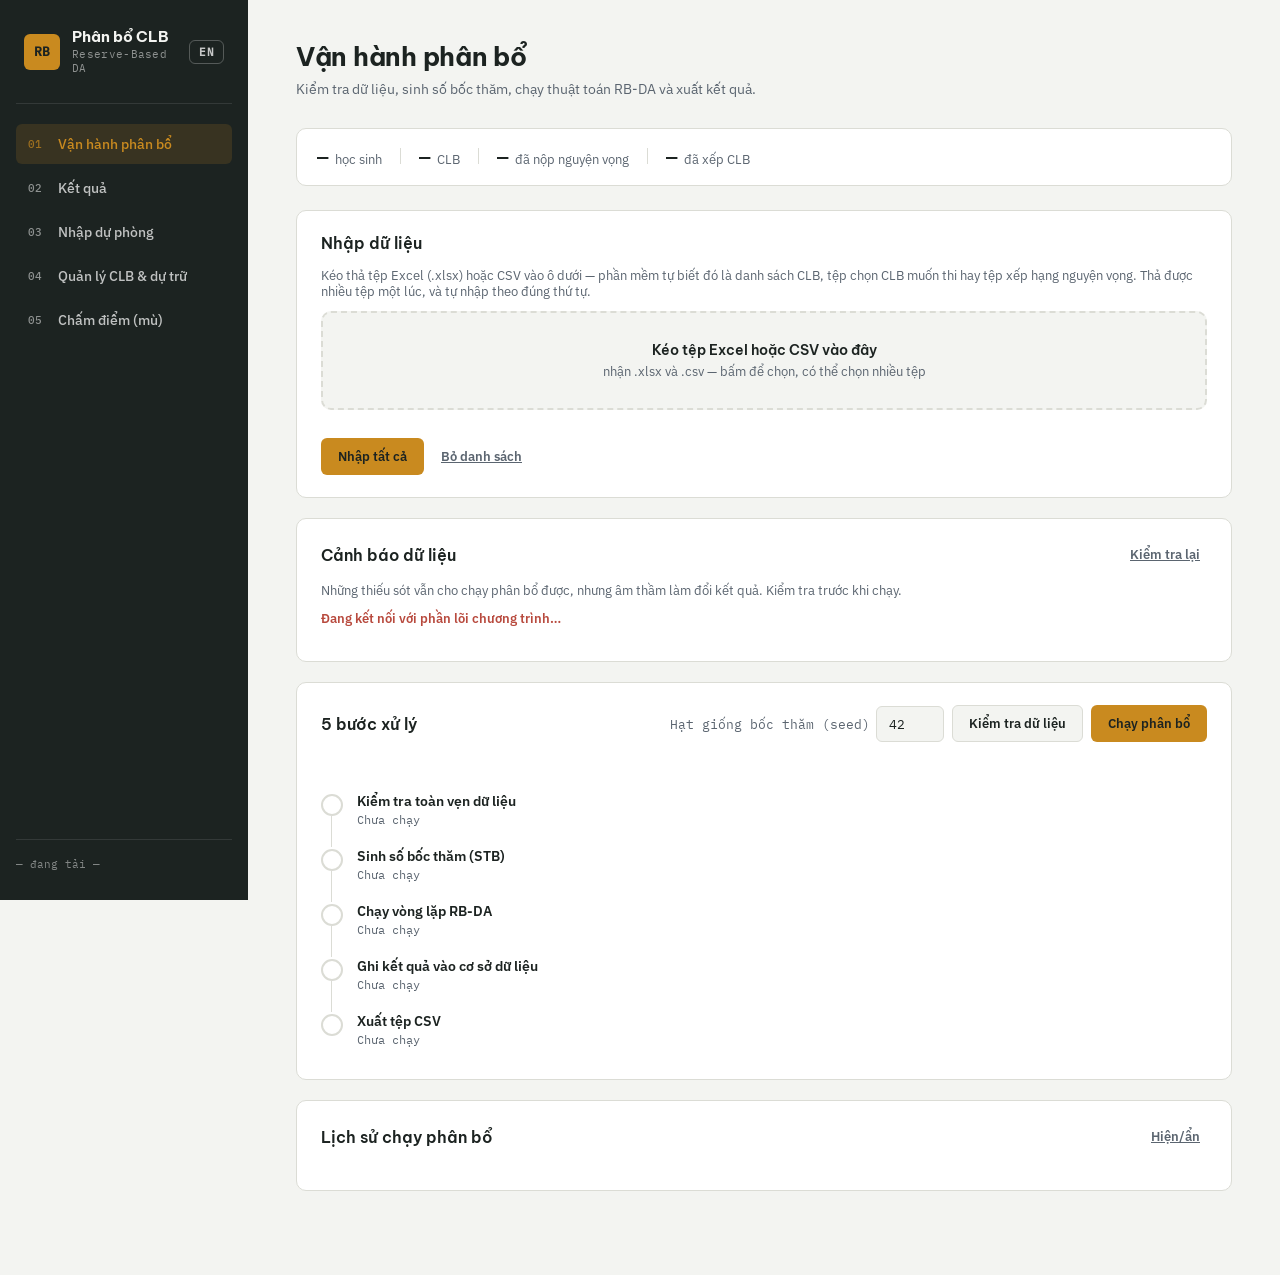
==== commit 2df6c16c: "Give late-joining students a real lottery, and export where people look Three changes the student as" ====
--- a/rbda-kiosk/index.html
+++ b/rbda-kiosk/index.html
@@ -26,7 +26,7 @@
 
     <div class="nav-group">
       <button class="nav-item is-active" data-tab="pipeline">
-        <span class="nav-icon">01</span> <span data-i18n="nav_pipeline">Vận hành pipeline</span>
+        <span class="nav-icon">01</span> <span data-i18n="nav_pipeline">Vận hành phân bổ</span>
       </button>
       <button class="nav-item" data-tab="results">
         <span class="nav-icon">02</span> <span data-i18n="nav_results">Kết quả</span>
@@ -35,7 +35,7 @@
         <span class="nav-icon">03</span> <span data-i18n="nav_fallback">Nhập dự phòng</span>
       </button>
       <button class="nav-item" data-tab="admin">
-        <span class="nav-icon">04</span> <span data-i18n="nav_admin">Quản lý club &amp; dự trữ</span>
+        <span class="nav-icon">04</span> <span data-i18n="nav_admin">Quản lý CLB &amp; dự trữ</span>
       </button>
       <button class="nav-item" data-tab="scoring">
         <span class="nav-icon">05</span> <span data-i18n="nav_scoring">Chấm điểm (mù)</span>
@@ -57,35 +57,31 @@
     <!-- ---------- TAB 1: PIPELINE ---------- -->
     <section class="view is-active" id="view-pipeline">
       <header class="view-header">
-        <h1 data-i18n="pipeline_title">Vận hành pipeline</h1>
+        <h1 data-i18n="pipeline_title">Vận hành phân bổ</h1>
         <p class="view-desc" data-i18n="pipeline_desc">Kiểm tra dữ liệu, sinh số bốc thăm, chạy thuật toán RB-DA và xuất kết quả.</p>
       </header>
 
       <div class="status-strip" id="statusStrip">
         <div class="strip-item"><span class="strip-num" id="statStudents">—</span><span class="strip-label" data-i18n="label_students">học sinh</span></div>
         <div class="strip-div"></div>
-        <div class="strip-item"><span class="strip-num" id="statClubs">—</span><span class="strip-label" data-i18n="label_clubs">club</span></div>
+        <div class="strip-item"><span class="strip-num" id="statClubs">—</span><span class="strip-label" data-i18n="label_clubs">CLB</span></div>
         <div class="strip-div"></div>
         <div class="strip-item"><span class="strip-num" id="statPrefs">—</span><span class="strip-label" data-i18n="label_submitted_prefs">đã nộp nguyện vọng</span></div>
         <div class="strip-div"></div>
-        <div class="strip-item"><span class="strip-num" id="statMatched">—</span><span class="strip-label" data-i18n="label_matched">đã xếp club</span></div>
+        <div class="strip-item"><span class="strip-num" id="statMatched">—</span><span class="strip-label" data-i18n="label_matched">đã xếp CLB</span></div>
       </div>
 
       <div class="panel">
         <div class="panel-head">
           <h2 data-i18n="import_panel_title">Nhập dữ liệu</h2>
         </div>
-        <p class="hint-text" data-i18n="import_hint">
-          Kéo thả file Excel (.xlsx) hoặc CSV vào ô dưới — phần mềm tự biết đó là danh sách CLB,
-          file chọn CLB muốn thi hay file xếp hạng nguyện vọng. Thả được nhiều
-          file một lúc, và tự nhập theo đúng thứ tự.
-        </p>
+        <p class="hint-text" data-i18n="import_hint">Kéo thả tệp Excel (.xlsx) hoặc CSV vào ô dưới — phần mềm tự biết đó là danh sách CLB, tệp chọn CLB muốn thi hay tệp xếp hạng nguyện vọng. Thả được nhiều tệp một lúc, và tự nhập theo đúng thứ tự.</p>
 
         <div class="drop-zone" id="dropZone" tabindex="0" role="button"
              aria-describedby="dropZoneHint">
           <input type="file" id="fileAny" accept=".csv,.xlsx,.xlsm" multiple hidden>
-          <div class="drop-zone-main" data-i18n="drop_zone_main">Kéo file Excel hoặc CSV vào đây</div>
-          <div class="drop-zone-sub" id="dropZoneHint" data-i18n="drop_zone_sub">nhận .xlsx và .csv — bấm để chọn, có thể chọn nhiều file</div>
+          <div class="drop-zone-main" data-i18n="drop_zone_main">Kéo tệp Excel hoặc CSV vào đây</div>
+          <div class="drop-zone-sub" id="dropZoneHint" data-i18n="drop_zone_sub">nhận .xlsx và .csv — bấm để chọn, có thể chọn nhiều tệp</div>
         </div>
 
         <div class="import-queue" id="importQueue" hidden></div>
@@ -106,9 +102,7 @@
             <button class="btn btn-ghost" id="btnHealthRecheck" data-i18n="btn_health_recheck">Kiểm tra lại</button>
           </div>
         </div>
-        <p class="hint-text" data-i18n="health_panel_hint">
-          Những thiếu sót vẫn cho pipeline chạy được, nhưng âm thầm làm đổi kết quả. Kiểm tra trước khi chạy.
-        </p>
+        <p class="hint-text" data-i18n="health_panel_hint">Những thiếu sót vẫn cho chạy phân bổ được, nhưng âm thầm làm đổi kết quả. Kiểm tra trước khi chạy.</p>
         <div id="healthSummary" class="health-summary"></div>
         <div id="healthList" class="health-list"></div>
       </div>
@@ -118,11 +112,11 @@
           <h2 data-i18n="steps_panel_title">5 bước xử lý</h2>
           <div class="panel-actions">
             <label class="seed-input-wrap">
-              <span data-i18n="label_seed">Seed</span>
+              <span data-i18n="label_seed">Hạt giống bốc thăm (seed)</span>
               <input type="number" id="seedInput" value="42" class="seed-input">
             </label>
             <button class="btn btn-secondary" id="btnValidate" data-i18n="btn_validate">Kiểm tra dữ liệu</button>
-            <button class="btn btn-primary" id="btnRun" data-i18n="btn_run_pipeline">Chạy pipeline</button>
+            <button class="btn btn-primary" id="btnRun" data-i18n="btn_run_pipeline">Chạy phân bổ</button>
           </div>
         </div>
 
@@ -160,7 +154,7 @@
           <li class="step" data-step="export">
             <span class="step-dot"></span>
             <div class="step-body">
-              <div class="step-title" data-i18n="step_title_export">Xuất file CSV</div>
+              <div class="step-title" data-i18n="step_title_export">Xuất tệp CSV</div>
               <div class="step-detail" data-i18n="step_not_run_yet">Chưa chạy</div>
             </div>
           </li>
@@ -174,7 +168,7 @@
 
       <div class="panel">
         <div class="panel-head">
-          <h2 data-i18n="history_panel_title">Lịch sử chạy pipeline</h2>
+          <h2 data-i18n="history_panel_title">Lịch sử chạy phân bổ</h2>
           <div class="panel-actions">
             <button class="btn btn-ghost" id="btnToggleHistory" data-i18n="btn_toggle">Hiện/ẩn</button>
           </div>
@@ -183,7 +177,7 @@
           <thead><tr>
             <th>#</th>
             <th data-i18n="th_time">Thời điểm</th>
-            <th data-i18n="th_seed">Seed</th>
+            <th data-i18n="th_seed">Hạt giống</th>
             <th data-i18n="th_rounds">Vòng lặp</th>
             <th data-i18n="th_matched_count">Đã xếp</th>
             <th data-i18n="th_total">Tổng</th>
@@ -198,23 +192,23 @@
     <section class="view" id="view-results">
       <header class="view-header">
         <h1 data-i18n="results_title">Kết quả phân bổ</h1>
-        <p class="view-desc" data-i18n="results_desc">Danh sách học sinh đã được xếp club và tình trạng lấp đầy từng club.</p>
+        <p class="view-desc" data-i18n="results_desc">Danh sách học sinh đã được xếp CLB và tình trạng lấp đầy từng CLB.</p>
       </header>
 
       <div class="panel">
         <div class="panel-head">
-          <h2 data-i18n="fill_panel_title">Tỉ lệ lấp đầy theo club</h2>
+          <h2 data-i18n="fill_panel_title">Tỉ lệ lấp đầy theo CLB</h2>
         </div>
         <div id="clubFillList" class="fill-list"></div>
         <div class="fill-legend">
           <span class="legend-dot" style="background:var(--moss)"></span><span data-i18n="legend_general">Tổng quát</span>
-          <span class="legend-dot" style="background:var(--gold); margin-left:16px"></span><span data-i18n="legend_reserve">Có suất dự trữ</span>
-        </div>
-      </div>
-
-      <div class="panel">
-        <div class="panel-head">
-          <h2 data-i18n="results_list_title">Danh sách xếp club</h2>
+          <span class="legend-dot" style="background:var(--gold); margin-left:16px"></span><span data-i18n="legend_reserve">Vào bằng suất dự trữ</span>
+        </div>
+      </div>
+
+      <div class="panel">
+        <div class="panel-head">
+          <h2 data-i18n="results_list_title">Danh sách xếp CLB</h2>
           <div class="panel-actions">
             <span id="unmatchedBadge" class="unmatched-badge" hidden></span>
             <input type="text" id="resultsSearch" class="text-input" data-i18n-placeholder="placeholder_results_search" placeholder="Tìm theo mã hoặc tên học sinh…">
@@ -233,17 +227,15 @@
           </thead>
           <tbody id="resultsTableBody"></tbody>
         </table>
-        <div id="resultsEmptyState" class="empty-state" hidden data-i18n="results_empty_state">
-          Chưa có kết quả — chạy pipeline ở tab "Vận hành pipeline" trước.
-        </div>
+        <div id="resultsEmptyState" class="empty-state" hidden data-i18n="results_empty_state">Chưa có kết quả — chạy phân bổ ở thẻ "Vận hành phân bổ" trước.</div>
       </div>
     </section>
 
     <!-- ---------- TAB 3: NHẬP DỰ PHÒNG (KIOSK) ---------- -->
     <section class="view" id="view-fallback">
       <header class="view-header">
-        <h1 data-i18n="fallback_title">Nhập dự phòng tại kiosk</h1>
-        <p class="view-desc" data-i18n="fallback_desc">Dùng khi học sinh không thể nộp qua Microsoft Forms. Hai bước tách biệt — chọn club để thi và xếp hạng nguyện vọng — không ảnh hưởng lẫn nhau.</p>
+        <h1 data-i18n="fallback_title">Nhập dự phòng tại chỗ</h1>
+        <p class="view-desc" data-i18n="fallback_desc">Dùng khi học sinh không thể nộp qua Microsoft Forms. Hai bước tách biệt — chọn CLB để thi và xếp hạng nguyện vọng — không ảnh hưởng lẫn nhau.</p>
       </header>
 
       <div class="panel">
@@ -272,15 +264,15 @@
 
         <div class="fallback-steps">
           <div class="fallback-step">
-            <h3 data-i18n="fallback_step1_title">Bước 1 — Chọn club muốn thi / xét (tick-box)</h3>
+            <h3 data-i18n="fallback_step1_title">Bước 1 — Chọn CLB muốn thi / xét (ô đánh dấu)</h3>
             <div id="testSelectionGrid" class="option-list"></div>
             <button class="btn btn-primary" id="btnSubmitTestSelection" data-i18n="btn_save_test_selection">Lưu lựa chọn thi</button>
             <span class="save-feedback" id="testSelectionFeedback"></span>
           </div>
 
           <div class="fallback-step">
-            <h3 data-i18n="fallback_step2_title">Bước 2 — Xếp hạng nguyện vọng (độc lập, tối đa 10 club)</h3>
-            <p class="hint-text" data-i18n="fallback_step2_hint">Bấm chọn club theo thứ tự ưu tiên giảm dần. Có thể xếp hạng club không nằm trong danh sách đã tick ở Bước 1.</p>
+            <h3 data-i18n="fallback_step2_title">Bước 2 — Xếp hạng nguyện vọng (độc lập, tối đa 10 CLB)</h3>
+            <p class="hint-text" data-i18n="fallback_step2_hint">Bấm chọn CLB theo thứ tự ưu tiên giảm dần. Có thể xếp hạng CLB không nằm trong danh sách đã đánh dấu ở Bước 1.</p>
             <div id="rankingSourceGrid" class="option-list"></div>
             <div class="ranking-result">
               <div class="ranking-result-label" data-i18n="ranking_current_label">Thứ tự nguyện vọng hiện tại:</div>
@@ -297,26 +289,26 @@
     <!-- ---------- TAB 4: QUẢN LÝ CLUB & DỰ TRỮ ---------- -->
     <section class="view" id="view-admin">
       <header class="view-header">
-        <h1 data-i18n="admin_title">Quản lý club &amp; diện dự trữ</h1>
-        <p class="view-desc" data-i18n="admin_desc">Tạo/sửa club và gán diện dự trữ cho học sinh. Tiêu chí dự trữ hoàn toàn do trường tự đặt — hệ thống chỉ so khớp nhãn (reserve_group) giữa club và học sinh, không hardcode logic.</p>
+        <h1 data-i18n="admin_title">Quản lý CLB &amp; diện dự trữ</h1>
+        <p class="view-desc" data-i18n="admin_desc">Tạo/sửa CLB và gán diện dự trữ cho học sinh. Tiêu chí dự trữ hoàn toàn do trường tự đặt — hệ thống chỉ so khớp nhãn (reserve_group) giữa CLB và học sinh, không cài cứng quy tắc nào.</p>
       </header>
 
       <div class="panel">
-        <div class="panel-head"><h2 data-i18n="admin_club_form_title">Thêm / sửa club</h2></div>
+        <div class="panel-head"><h2 data-i18n="admin_club_form_title">Thêm / sửa CLB</h2></div>
         <div class="admin-form-grid">
-          <input type="text" id="clubFormId" class="text-input text-input-sm" data-i18n-placeholder="placeholder_club_id" placeholder="Mã club (vd: club_01)">
-          <input type="text" id="clubFormName" class="text-input" data-i18n-placeholder="placeholder_club_name" placeholder="Tên club">
+          <input type="text" id="clubFormId" class="text-input text-input-sm" data-i18n-placeholder="placeholder_club_id" placeholder="Mã CLB (vd: clb_01)">
+          <input type="text" id="clubFormName" class="text-input" data-i18n-placeholder="placeholder_club_name" placeholder="Tên CLB">
           <input type="number" id="clubFormCapacity" class="text-input text-input-sm" data-i18n-placeholder="placeholder_capacity" placeholder="Tổng chỗ" min="1">
           <input type="number" id="clubFormReserveCapacity" class="text-input text-input-sm" data-i18n-placeholder="placeholder_reserve_capacity" placeholder="Suất dự trữ" min="0" value="0">
           <input type="text" id="clubFormReserveGroup" class="text-input text-input-sm" data-i18n-placeholder="placeholder_reserve_group" placeholder="Nhãn dự trữ (bỏ trống nếu không có)" list="reserveGroupOptions">
           <datalist id="reserveGroupOptions"></datalist>
-          <button class="btn btn-primary" id="btnSaveClub" data-i18n="btn_save_club">Lưu club</button>
+          <button class="btn btn-primary" id="btnSaveClub" data-i18n="btn_save_club">Lưu CLB</button>
         </div>
         <span class="save-feedback" id="clubFormFeedback"></span>
 
         <table class="data-table" style="margin-top:18px;">
           <thead><tr>
-            <th data-i18n="th_club_id">Mã club</th>
+            <th data-i18n="th_club_id">Mã CLB</th>
             <th data-i18n="th_name_short">Tên</th>
             <th data-i18n="th_capacity">Tổng chỗ</th>
             <th data-i18n="th_reserve_capacity">Suất dự trữ</th>
@@ -325,9 +317,7 @@
           </tr></thead>
           <tbody id="adminClubTableBody"></tbody>
         </table>
-        <div id="adminClubEmptyState" class="empty-state" hidden data-i18n="admin_club_empty">
-          Chưa có club nào — thêm club đầu tiên bằng form ở trên.
-        </div>
+        <div id="adminClubEmptyState" class="empty-state" hidden data-i18n="admin_club_empty">Chưa có CLB nào — thêm CLB đầu tiên bằng biểu mẫu ở trên.</div>
       </div>
 
       <div class="panel">
@@ -335,7 +325,7 @@
         <div class="search-row">
           <input type="text" id="adminStudentSearch" class="text-input" data-i18n-placeholder="placeholder_admin_student_search" placeholder="Tìm học sinh theo mã hoặc tên…">
           <input type="text" id="bulkReserveGroupInput" class="text-input text-input-sm" data-i18n-placeholder="placeholder_reserve_group_apply" placeholder="Nhãn dự trữ áp dụng" list="reserveGroupOptions">
-          <button class="btn btn-secondary" id="btnBulkAssign" data-i18n="btn_bulk_assign">Gán cho học sinh đã tick</button>
+          <button class="btn btn-secondary" id="btnBulkAssign" data-i18n="btn_bulk_assign">Gán cho học sinh đã đánh dấu</button>
         </div>
         <table class="data-table">
           <thead><tr>
@@ -346,9 +336,7 @@
           </tr></thead>
           <tbody id="adminStudentTableBody"></tbody>
         </table>
-        <div id="adminStudentEmptyState" class="empty-state" hidden data-i18n="admin_student_empty">
-          Chưa có học sinh nào trong hệ thống — thêm qua tab "Nhập dự phòng" hoặc import từ Microsoft Forms.
-        </div>
+        <div id="adminStudentEmptyState" class="empty-state" hidden data-i18n="admin_student_empty">Chưa có học sinh nào trong hệ thống — thêm qua thẻ "Nhập dự phòng" hoặc nạp từ Microsoft Forms.</div>
         <div class="pagination-row" id="adminStudentPagination">
           <button class="btn btn-ghost" id="btnAdminPrevPage" data-i18n="btn_prev_page">‹ Trước</button>
           <span class="pagination-label" id="adminPaginationLabel">—</span>
@@ -358,12 +346,8 @@
 
       <div class="panel">
         <div class="panel-head"><h2 data-i18n="danger_zone_title">Vùng nguy hiểm — xoá dữ liệu để làm lại từ đầu</h2></div>
-        <p class="hint-text" data-i18n="danger_zone_desc">
-          Nạp file chỉ CỘNG THÊM học sinh, không xoá em cũ. Muốn chạy thử lại từ đầu với bộ dữ liệu khác thì xoá ở đây, nếu không học sinh của lần trước vẫn chiếm suất và làm lệch kết quả.
-        </p>
-        <p class="hint-text" data-i18n="danger_zone_safety">
-          Cả hai nút đều TỰ SAO LƯU app.db trước khi xoá, và đều KHÔNG xoá nhật ký các lần chạy (run_history) — dấu vết kiểm toán được giữ nguyên.
-        </p>
+        <p class="hint-text" data-i18n="danger_zone_desc">Nạp tệp chỉ CỘNG THÊM học sinh, không xoá em cũ. Muốn chạy thử lại từ đầu với bộ dữ liệu khác thì xoá ở đây, nếu không học sinh của lần trước vẫn chiếm suất và làm lệch kết quả.</p>
+        <p class="hint-text" data-i18n="danger_zone_safety">Cả hai nút đều TỰ SAO LƯU app.db trước khi xoá, và đều KHÔNG xoá nhật ký các lần chạy (run_history) — dấu vết kiểm toán được giữ nguyên.</p>
         <div class="search-row">
           <button class="btn btn-danger" id="btnResetStudents" data-i18n="btn_reset_students">Xoá toàn bộ học sinh (giữ CLB)</button>
           <button class="btn btn-danger" id="btnResetAll" data-i18n="btn_reset_all">Xoá toàn bộ dữ liệu (cả CLB)</button>
@@ -375,14 +359,14 @@
     <section class="view" id="view-scoring">
       <header class="view-header">
         <h1 data-i18n="scoring_title">Chấm điểm (mù)</h1>
-        <p class="view-desc" data-i18n="scoring_desc">Chọn club để chấm. Danh sách chỉ hiện mã học sinh và họ tên — không hiện số bốc thăm hay thứ hạng nguyện vọng, đảm bảo người chấm không thể thiên vị theo ưu tiên đã biết trước.</p>
+        <p class="view-desc" data-i18n="scoring_desc">Chọn CLB để chấm. Danh sách chỉ hiện mã học sinh và họ tên — không hiện số bốc thăm hay thứ hạng nguyện vọng, đảm bảo người chấm không thể thiên vị theo ưu tiên đã biết trước.</p>
       </header>
 
       <div class="panel">
-        <div class="panel-head"><h2 data-i18n="scoring_overview_title">Tiến độ theo club</h2></div>
+        <div class="panel-head"><h2 data-i18n="scoring_overview_title">Tiến độ theo CLB</h2></div>
         <table class="data-table">
           <thead><tr>
-            <th data-i18n="th_club_id">Mã club</th>
+            <th data-i18n="th_club_id">Mã CLB</th>
             <th data-i18n="th_name_short">Tên</th>
             <th data-i18n="th_n_applicants">Số học sinh thi/xét</th>
             <th data-i18n="th_n_scored">Đã chấm</th>
@@ -390,9 +374,7 @@
           </tr></thead>
           <tbody id="scoringOverviewBody"></tbody>
         </table>
-        <div id="scoringOverviewEmpty" class="empty-state" hidden data-i18n="scoring_overview_empty">
-          Chưa có club nào có học sinh đăng ký thi/xét.
-        </div>
+        <div id="scoringOverviewEmpty" class="empty-state" hidden data-i18n="scoring_overview_empty">Chưa có CLB nào có học sinh đăng ký thi/xét.</div>
       </div>
 
       <div class="panel" id="scoringWorkArea" hidden>
--- a/rbda-kiosk/style.css
+++ b/rbda-kiosk/style.css
@@ -618,18 +618,23 @@
   color: var(--ink-soft);
 }
 
+/* display:flex, khong phai block. Con cua flex container TU DONG bi ep
+   thanh block, nen khong doan nao co the roi lai vao trang thai inline —
+   ma inline thi width bi bo qua va thanh ve ra 0 px. Chon flex la de
+   triet CA LOP LOI do, khong chi ca dang gap. */
 .fill-track {
   height: 10px;
   background: var(--paper);
   border: 1px solid var(--hairline);
   border-radius: 5px;
   overflow: hidden;
-  position: relative;
+  display: flex;
 }
 
 .fill-bar {
   height: 100%;
   background: var(--moss);
+  flex: 0 0 auto;
 }
 
 .fill-bar.is-reserve {
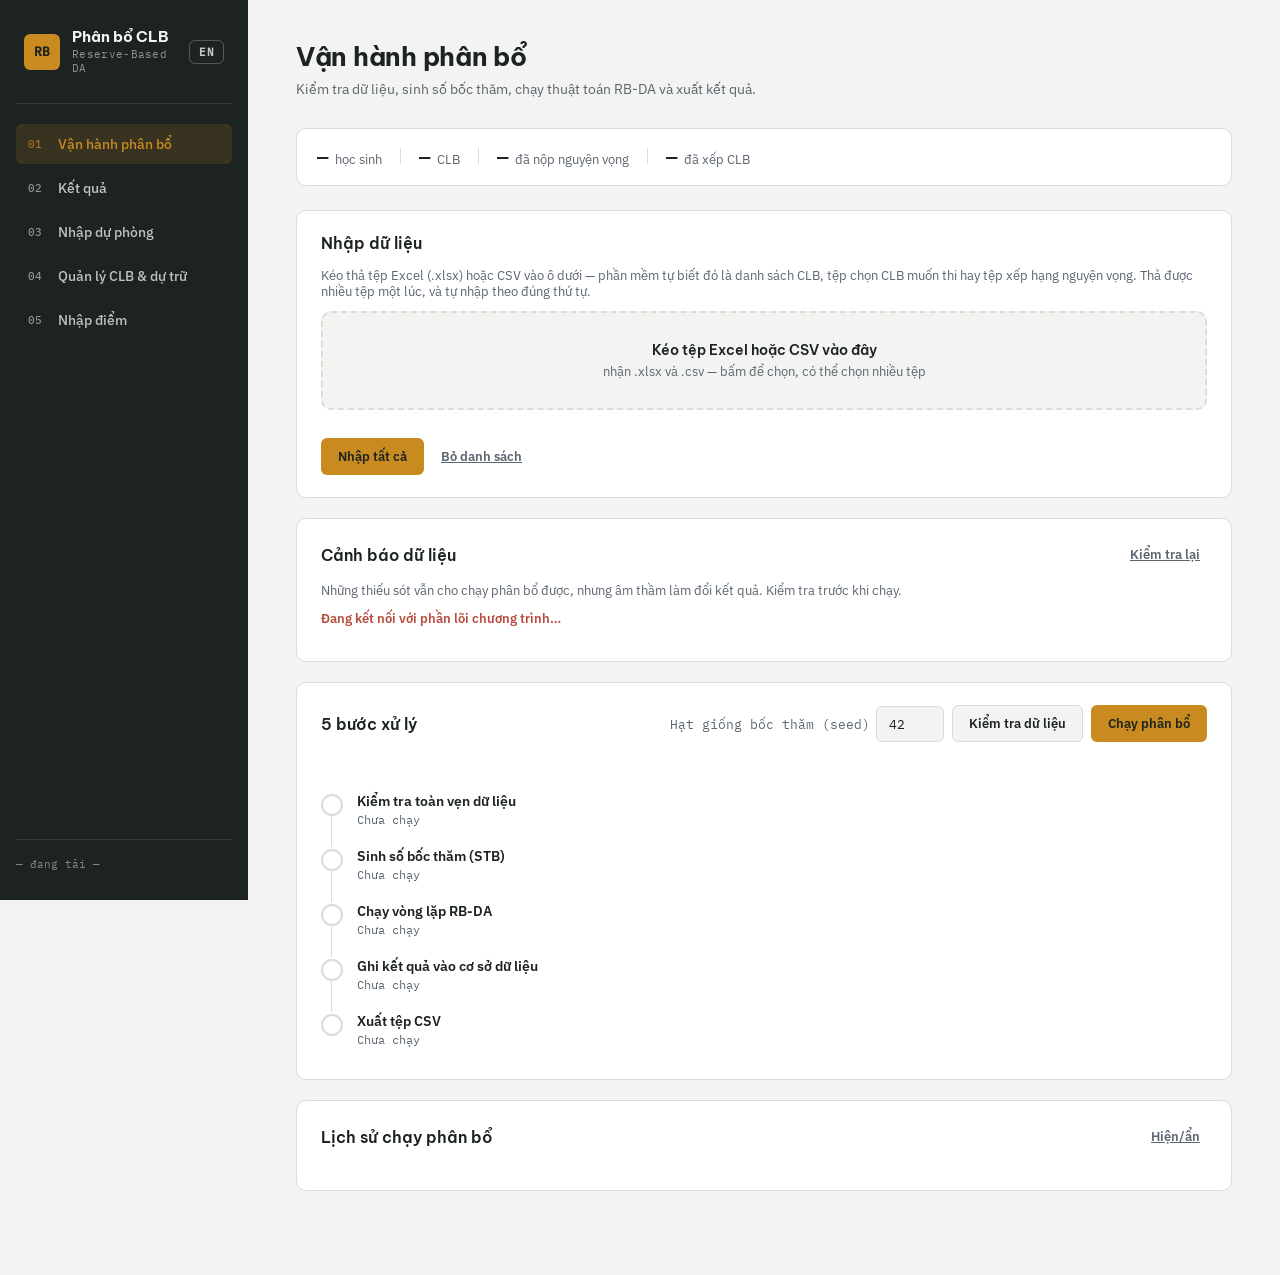
==== commit 290ba0d2: "Rename Tab 05 label from "Chấm điểm (mù)" / "Scoring (blind)" to "Nhập điểm" / "Editing score" The s" ====
--- a/rbda-kiosk/index.html
+++ b/rbda-kiosk/index.html
@@ -38,7 +38,7 @@
         <span class="nav-icon">04</span> <span data-i18n="nav_admin">Quản lý CLB &amp; dự trữ</span>
       </button>
       <button class="nav-item" data-tab="scoring">
-        <span class="nav-icon">05</span> <span data-i18n="nav_scoring">Chấm điểm (mù)</span>
+        <span class="nav-icon">05</span> <span data-i18n="nav_scoring">Nhập điểm</span>
       </button>
     </div>
 
@@ -358,7 +358,7 @@
     <!-- ---------- TAB 5: CHẤM ĐIỂM (MÙ) ---------- -->
     <section class="view" id="view-scoring">
       <header class="view-header">
-        <h1 data-i18n="scoring_title">Chấm điểm (mù)</h1>
+        <h1 data-i18n="scoring_title">Nhập điểm</h1>
         <p class="view-desc" data-i18n="scoring_desc">Chọn CLB để chấm. Danh sách chỉ hiện mã học sinh và họ tên — không hiện số bốc thăm hay thứ hạng nguyện vọng, đảm bảo người chấm không thể thiên vị theo ưu tiên đã biết trước.</p>
       </header>
 
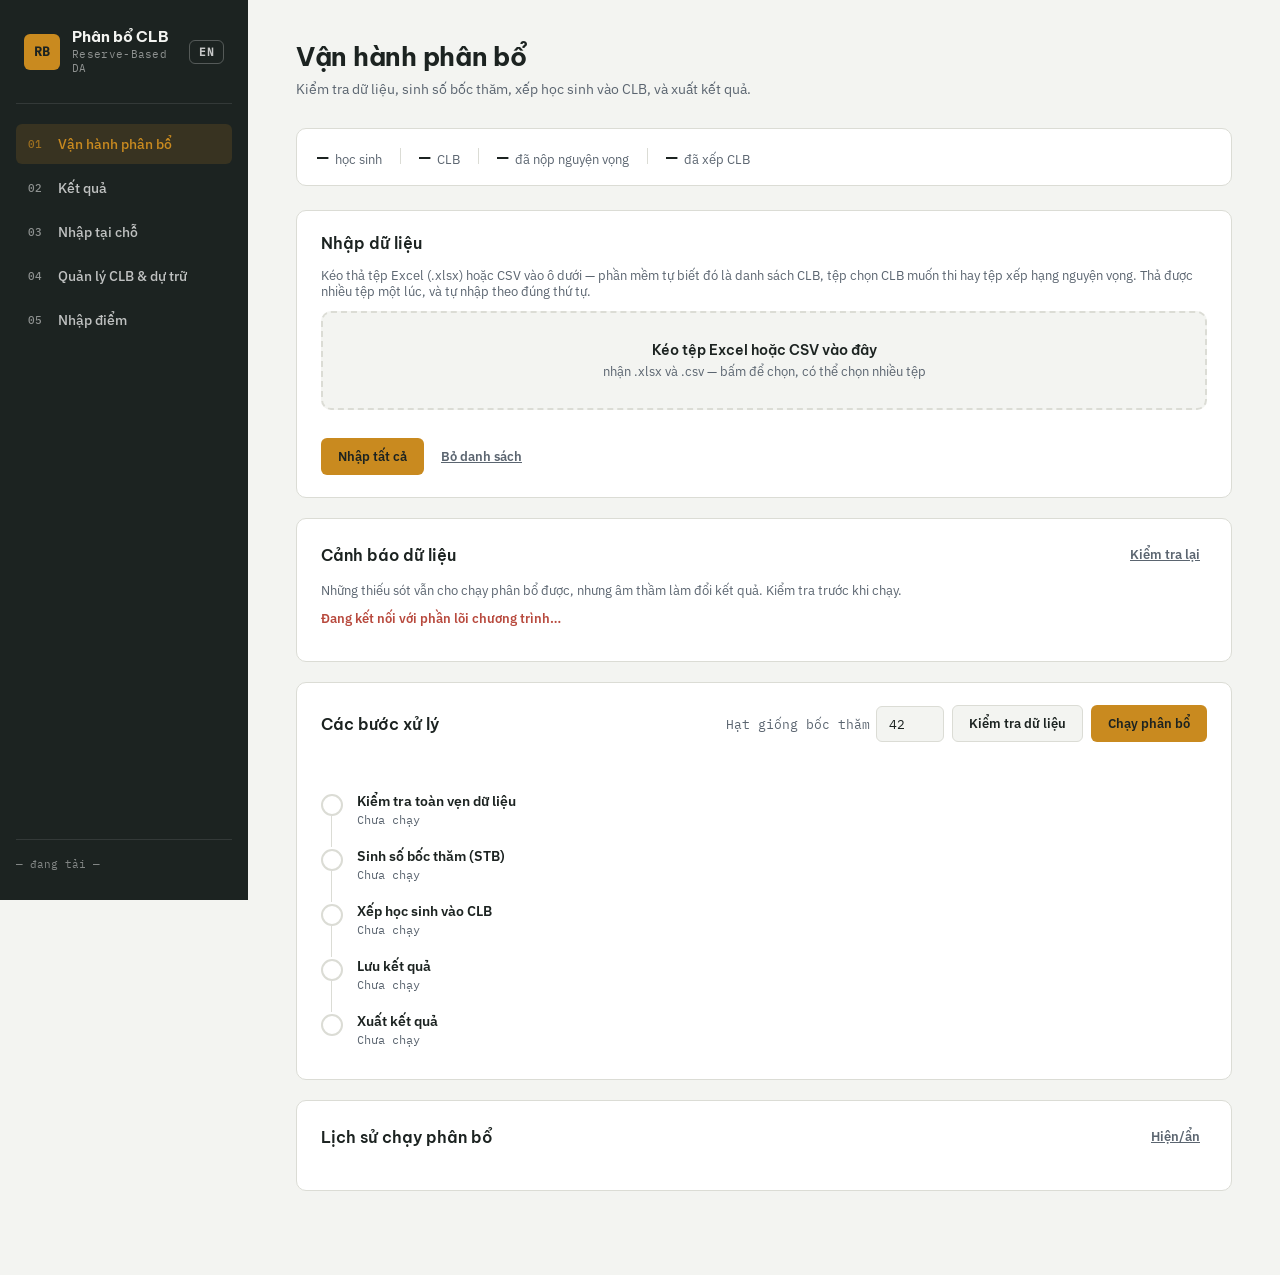
==== commit 0b9e4a3e: "Rename all 5 tab sections and rewrite the error/warning catalog for plain language Unifies each tab'" ====
--- a/rbda-kiosk/index.html
+++ b/rbda-kiosk/index.html
@@ -32,7 +32,7 @@
         <span class="nav-icon">02</span> <span data-i18n="nav_results">Kết quả</span>
       </button>
       <button class="nav-item" data-tab="fallback">
-        <span class="nav-icon">03</span> <span data-i18n="nav_fallback">Nhập dự phòng</span>
+        <span class="nav-icon">03</span> <span data-i18n="nav_fallback">Nhập tại chỗ</span>
       </button>
       <button class="nav-item" data-tab="admin">
         <span class="nav-icon">04</span> <span data-i18n="nav_admin">Quản lý CLB &amp; dự trữ</span>
@@ -58,7 +58,7 @@
     <section class="view is-active" id="view-pipeline">
       <header class="view-header">
         <h1 data-i18n="pipeline_title">Vận hành phân bổ</h1>
-        <p class="view-desc" data-i18n="pipeline_desc">Kiểm tra dữ liệu, sinh số bốc thăm, chạy thuật toán RB-DA và xuất kết quả.</p>
+        <p class="view-desc" data-i18n="pipeline_desc">Kiểm tra dữ liệu, sinh số bốc thăm, xếp học sinh vào CLB, và xuất kết quả.</p>
       </header>
 
       <div class="status-strip" id="statusStrip">
@@ -109,10 +109,10 @@
 
       <div class="panel">
         <div class="panel-head">
-          <h2 data-i18n="steps_panel_title">5 bước xử lý</h2>
+          <h2 data-i18n="steps_panel_title">Các bước xử lý</h2>
           <div class="panel-actions">
             <label class="seed-input-wrap">
-              <span data-i18n="label_seed">Hạt giống bốc thăm (seed)</span>
+              <span data-i18n="label_seed">Hạt giống bốc thăm</span>
               <input type="number" id="seedInput" value="42" class="seed-input">
             </label>
             <button class="btn btn-secondary" id="btnValidate" data-i18n="btn_validate">Kiểm tra dữ liệu</button>
@@ -140,21 +140,21 @@
           <li class="step" data-step="rbda_cascade">
             <span class="step-dot"></span>
             <div class="step-body">
-              <div class="step-title" data-i18n="step_title_rbda">Chạy vòng lặp RB-DA</div>
+              <div class="step-title" data-i18n="step_title_rbda">Xếp học sinh vào CLB</div>
               <div class="step-detail" data-i18n="step_not_run_yet">Chưa chạy</div>
             </div>
           </li>
           <li class="step" data-step="write_results">
             <span class="step-dot"></span>
             <div class="step-body">
-              <div class="step-title" data-i18n="step_title_write">Ghi kết quả vào cơ sở dữ liệu</div>
+              <div class="step-title" data-i18n="step_title_write">Lưu kết quả</div>
               <div class="step-detail" data-i18n="step_not_run_yet">Chưa chạy</div>
             </div>
           </li>
           <li class="step" data-step="export">
             <span class="step-dot"></span>
             <div class="step-body">
-              <div class="step-title" data-i18n="step_title_export">Xuất tệp CSV</div>
+              <div class="step-title" data-i18n="step_title_export">Xuất kết quả</div>
               <div class="step-detail" data-i18n="step_not_run_yet">Chưa chạy</div>
             </div>
           </li>
@@ -181,7 +181,7 @@
             <th data-i18n="th_rounds">Vòng lặp</th>
             <th data-i18n="th_matched_count">Đã xếp</th>
             <th data-i18n="th_total">Tổng</th>
-            <th data-i18n="th_redrawn">Bốc thăm lại?</th>
+            <th data-i18n="th_redrawn">Đã bốc lại</th>
           </tr></thead>
           <tbody id="historyTableBody"></tbody>
         </table>
@@ -191,7 +191,7 @@
     <!-- ---------- TAB 2: KẾT QUẢ ---------- -->
     <section class="view" id="view-results">
       <header class="view-header">
-        <h1 data-i18n="results_title">Kết quả phân bổ</h1>
+        <h1 data-i18n="results_title">Kết quả</h1>
         <p class="view-desc" data-i18n="results_desc">Danh sách học sinh đã được xếp CLB và tình trạng lấp đầy từng CLB.</p>
       </header>
 
@@ -221,8 +221,8 @@
               <th data-i18n="th_student_id">Mã học sinh</th>
               <th data-i18n="th_name">Họ tên</th>
               <th data-i18n="th_club">Câu lạc bộ</th>
-              <th data-i18n="th_tier">Diện</th>
-              <th data-i18n="th_pref_rank">Nguyện vọng</th>
+              <th data-i18n="th_tier">Loại chỗ</th>
+              <th data-i18n="th_pref_rank">Hạng nguyện vọng</th>
             </tr>
           </thead>
           <tbody id="resultsTableBody"></tbody>
@@ -231,20 +231,25 @@
       </div>
     </section>
 
-    <!-- ---------- TAB 3: NHẬP DỰ PHÒNG (KIOSK) ---------- -->
+    <!-- ---------- TAB 3: NHẬP TẠI CHỖ (KIOSK) ---------- -->
     <section class="view" id="view-fallback">
       <header class="view-header">
-        <h1 data-i18n="fallback_title">Nhập dự phòng tại chỗ</h1>
-        <p class="view-desc" data-i18n="fallback_desc">Dùng khi học sinh không thể nộp qua Microsoft Forms. Hai bước tách biệt — chọn CLB để thi và xếp hạng nguyện vọng — không ảnh hưởng lẫn nhau.</p>
+        <h1 data-i18n="fallback_title">Nhập tại chỗ</h1>
+        <p class="view-desc" data-i18n="fallback_desc">Tìm hoặc tạo học sinh trước, sau đó có hai bước độc lập: chọn CLB để thi và xếp hạng nguyện vọng — không ảnh hưởng lẫn nhau.</p>
       </header>
 
       <div class="panel">
-        <div class="panel-head"><h2 data-i18n="fallback_step0_title">Bước 0 — Tìm hoặc tạo học sinh</h2></div>
+        <div class="panel-head"><h2 data-i18n="fallback_step0_title">Tìm hoặc tạo học sinh</h2></div>
         <div class="search-row">
           <input type="text" id="studentSearchInput" class="text-input" data-i18n-placeholder="placeholder_fallback_search" placeholder="Nhập mã học sinh hoặc tên…">
           <button class="btn btn-secondary" id="btnStudentSearch" data-i18n="btn_search">Tìm</button>
         </div>
         <div id="studentSearchResults" class="search-results"></div>
+        <div class="pagination-row" id="fallbackStudentPagination" hidden>
+          <button class="btn btn-ghost" id="btnFallbackPrevPage" data-i18n="btn_prev_page">‹ Trước</button>
+          <span class="pagination-label" id="fallbackPaginationLabel">—</span>
+          <button class="btn btn-ghost" id="btnFallbackNextPage" data-i18n="btn_next_page">Sau ›</button>
+        </div>
 
         <div class="new-student-row">
           <input type="text" id="newStudentId" class="text-input text-input-sm" data-i18n-placeholder="placeholder_new_student_id" placeholder="Mã học sinh mới">
@@ -289,8 +294,8 @@
     <!-- ---------- TAB 4: QUẢN LÝ CLUB & DỰ TRỮ ---------- -->
     <section class="view" id="view-admin">
       <header class="view-header">
-        <h1 data-i18n="admin_title">Quản lý CLB &amp; diện dự trữ</h1>
-        <p class="view-desc" data-i18n="admin_desc">Tạo/sửa CLB và gán diện dự trữ cho học sinh. Tiêu chí dự trữ hoàn toàn do trường tự đặt — hệ thống chỉ so khớp nhãn (reserve_group) giữa CLB và học sinh, không cài cứng quy tắc nào.</p>
+        <h1 data-i18n="admin_title">Quản lý CLB &amp; dự trữ</h1>
+        <p class="view-desc" data-i18n="admin_desc">Tạo/sửa CLB và gán diện dự trữ cho học sinh. Tiêu chí dự trữ hoàn toàn do trường tự đặt — hệ thống chỉ so khớp nhãn dự trữ giữa CLB và học sinh, không cài cứng quy tắc nào.</p>
       </header>
 
       <div class="panel">
@@ -336,7 +341,7 @@
           </tr></thead>
           <tbody id="adminStudentTableBody"></tbody>
         </table>
-        <div id="adminStudentEmptyState" class="empty-state" hidden data-i18n="admin_student_empty">Chưa có học sinh nào trong hệ thống — thêm qua thẻ "Nhập dự phòng" hoặc nạp từ Microsoft Forms.</div>
+        <div id="adminStudentEmptyState" class="empty-state" hidden data-i18n="admin_student_empty">Chưa có học sinh nào trong hệ thống — thêm qua thẻ "Nhập tại chỗ" hoặc nạp từ Microsoft Forms.</div>
         <div class="pagination-row" id="adminStudentPagination">
           <button class="btn btn-ghost" id="btnAdminPrevPage" data-i18n="btn_prev_page">‹ Trước</button>
           <span class="pagination-label" id="adminPaginationLabel">—</span>
@@ -347,7 +352,7 @@
       <div class="panel">
         <div class="panel-head"><h2 data-i18n="danger_zone_title">Vùng nguy hiểm — xoá dữ liệu để làm lại từ đầu</h2></div>
         <p class="hint-text" data-i18n="danger_zone_desc">Nạp tệp chỉ CỘNG THÊM học sinh, không xoá em cũ. Muốn chạy thử lại từ đầu với bộ dữ liệu khác thì xoá ở đây, nếu không học sinh của lần trước vẫn chiếm suất và làm lệch kết quả.</p>
-        <p class="hint-text" data-i18n="danger_zone_safety">Cả hai nút đều TỰ SAO LƯU app.db trước khi xoá, và đều KHÔNG xoá nhật ký các lần chạy (run_history) — dấu vết kiểm toán được giữ nguyên.</p>
+        <p class="hint-text" data-i18n="danger_zone_safety">Cả hai nút đều TỰ SAO LƯU app.db trước khi xoá, và đều KHÔNG xoá nhật ký các lần chạy — dấu vết kiểm toán được giữ nguyên.</p>
         <div class="search-row">
           <button class="btn btn-danger" id="btnResetStudents" data-i18n="btn_reset_students">Xoá toàn bộ học sinh (giữ CLB)</button>
           <button class="btn btn-danger" id="btnResetAll" data-i18n="btn_reset_all">Xoá toàn bộ dữ liệu (cả CLB)</button>
@@ -355,7 +360,7 @@
       </div>
     </section>
 
-    <!-- ---------- TAB 5: CHẤM ĐIỂM (MÙ) ---------- -->
+    <!-- ---------- TAB 5: NHẬP ĐIỂM ---------- -->
     <section class="view" id="view-scoring">
       <header class="view-header">
         <h1 data-i18n="scoring_title">Nhập điểm</h1>
@@ -368,7 +373,7 @@
           <thead><tr>
             <th data-i18n="th_club_id">Mã CLB</th>
             <th data-i18n="th_name_short">Tên</th>
-            <th data-i18n="th_n_applicants">Số học sinh thi/xét</th>
+            <th data-i18n="th_n_applicants">Đã đăng ký</th>
             <th data-i18n="th_n_scored">Đã chấm</th>
             <th></th>
           </tr></thead>
--- a/rbda-kiosk/style.css
+++ b/rbda-kiosk/style.css
@@ -723,6 +723,12 @@
 
 .search-result-item:hover { border-color: var(--gold); }
 
+.search-result-meta {
+  display: flex;
+  align-items: center;
+  gap: 8px;
+}
+
 .search-result-id {
   font-family: var(--font-mono);
   font-size: 12px;
@@ -1077,7 +1083,7 @@
 }
 
 /* ============================================================
-   CHẤM ĐIỂM (MÙ)
+   NHẬP ĐIỂM
    ============================================================ */
 
 .score-input {
